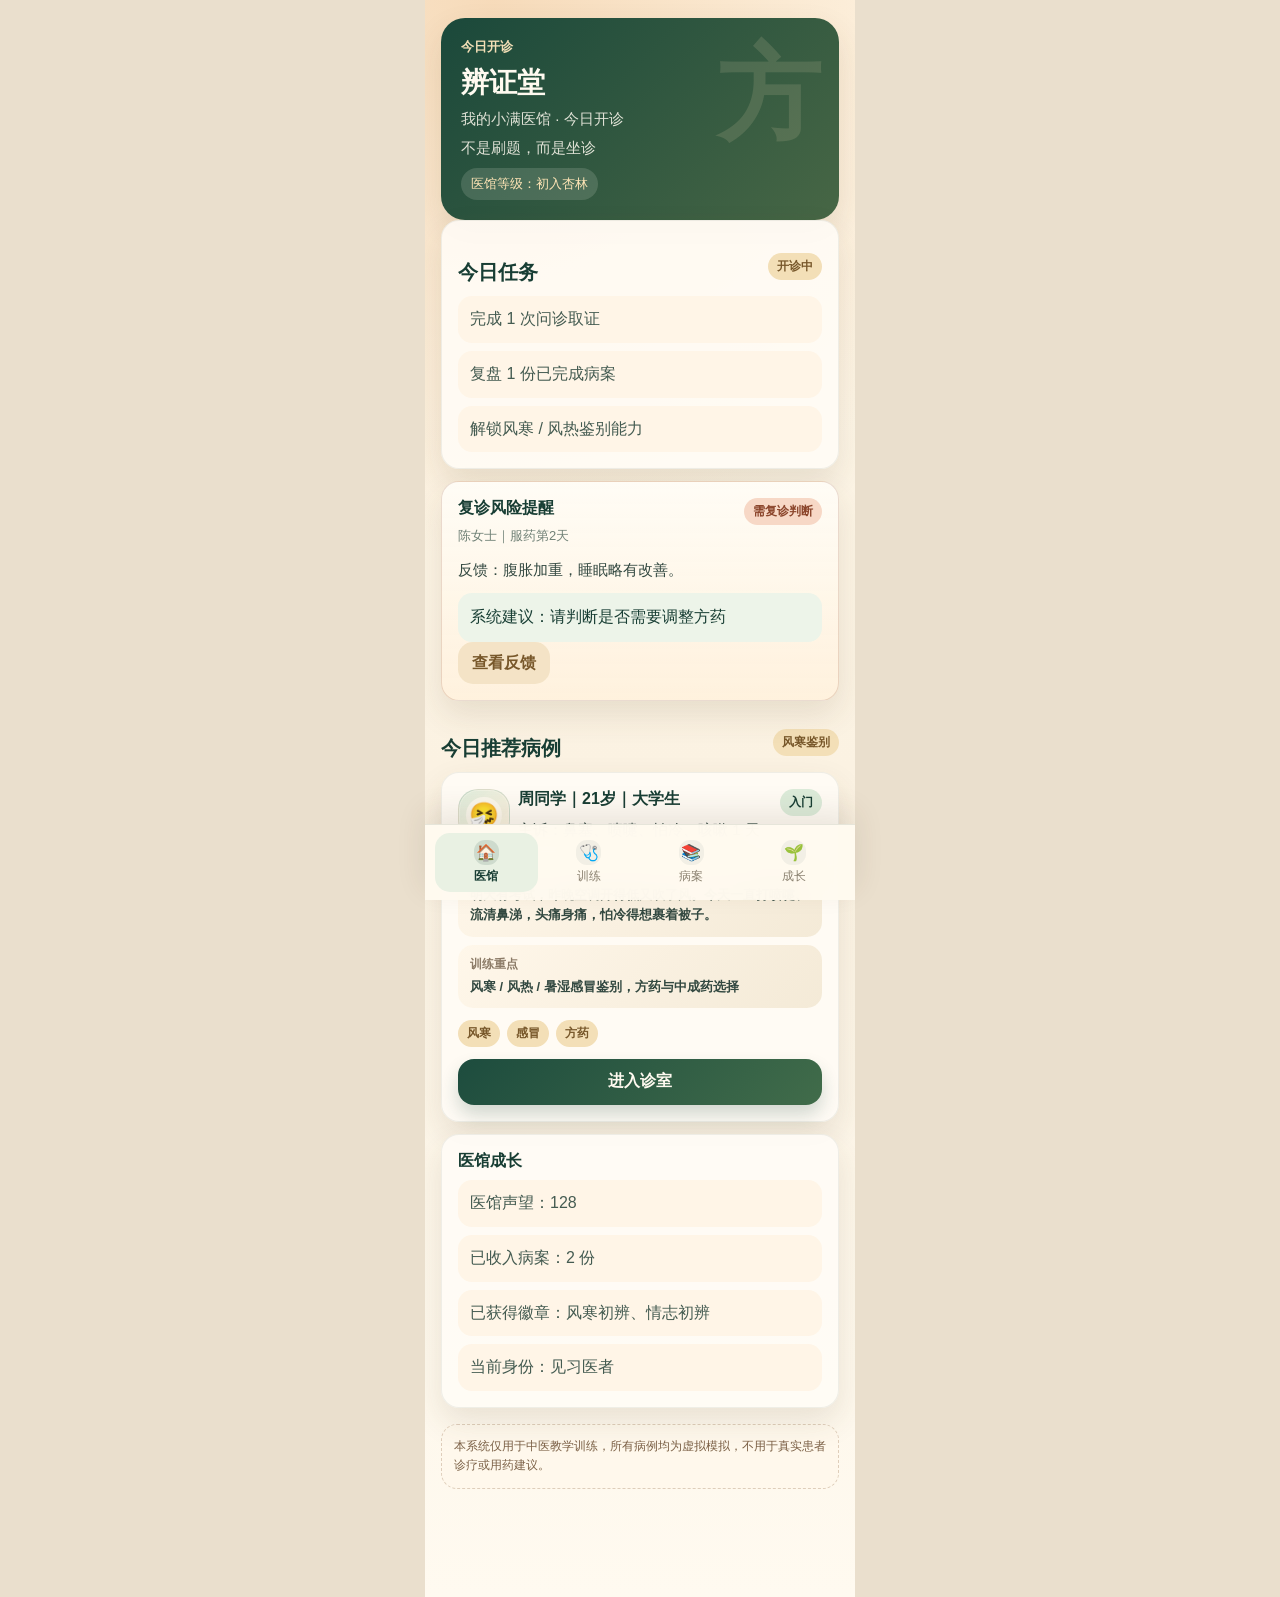
==== index.html @ e3d126d4 "Add files via upload" ====
<!DOCTYPE html>
<html lang="zh-CN">
<head>
  <meta charset="UTF-8">
  <meta name="viewport" content="width=device-width, initial-scale=1.0">
  <title>辨证堂</title>
  <link rel="stylesheet" href="styles.css">
</head>
<body>
  <main class="phone-shell" aria-label="辨证堂 H5 原型">
    <section id="app" class="app-view"></section>
    <nav id="tabBar" class="tab-bar" aria-label="底部导航"></nav>
  </main>
  <div id="toast" class="toast" role="status" aria-live="polite"></div>
  <script src="script.js"></script>
</body>
</html>
---- styles.css ----
:root {
  --paper: #fffaf0;
  --paper-deep: #f5ead8;
  --apricot: #f6d9b7;
  --apricot-soft: #fff1dc;
  --ink: #183e34;
  --ink-soft: #426457;
  --gold: #c99a48;
  --gold-soft: #f3dfb7;
  --brown: #8b633f;
  --brown-soft: #dcc3a2;
  --line: rgba(54, 77, 62, 0.12);
  --shadow: 0 14px 32px rgba(86, 66, 36, 0.12);
  --radius: 18px;
}

* {
  box-sizing: border-box;
}

body {
  margin: 0;
  min-height: 100vh;
  background: #eadfcd;
  color: #263c35;
  font-family: -apple-system, BlinkMacSystemFont, "PingFang SC", "Hiragino Sans GB", "Microsoft YaHei", sans-serif;
}

button {
  border: 0;
  font: inherit;
  cursor: pointer;
  -webkit-tap-highlight-color: transparent;
}

.phone-shell {
  position: relative;
  width: min(100vw, 430px);
  min-height: 100vh;
  margin: 0 auto;
  overflow: hidden;
  background:
    radial-gradient(circle at 16% 0%, rgba(246, 217, 183, 0.95), transparent 34%),
    linear-gradient(180deg, #fff8ea 0%, #fbf2e2 48%, #fffaf0 100%);
}

.app-view {
  min-height: 100vh;
  padding: 18px 16px 96px;
}

.page {
  animation: pageIn 360ms ease both;
}

@keyframes pageIn {
  from {
    opacity: 0;
    transform: translateY(10px);
  }
  to {
    opacity: 1;
    transform: translateY(0);
  }
}

.hero {
  position: relative;
  padding: 20px;
  border-radius: 24px;
  background:
    linear-gradient(135deg, rgba(27, 73, 59, 0.96), rgba(74, 105, 70, 0.94)),
    #183e34;
  color: #fffaf0;
  box-shadow: var(--shadow);
  overflow: hidden;
}

.hero::after {
  content: "方";
  position: absolute;
  right: 18px;
  top: 8px;
  color: rgba(243, 223, 183, 0.14);
  font-size: 104px;
  font-weight: 800;
}

.eyebrow {
  margin: 0 0 8px;
  color: #f3dfb7;
  font-size: 13px;
  font-weight: 700;
}

h1,
h2,
h3,
p {
  margin-top: 0;
}

h1 {
  position: relative;
  z-index: 1;
  margin-bottom: 8px;
  font-size: 28px;
  letter-spacing: 0;
}

h2 {
  margin: 22px 0 12px;
  color: var(--ink);
  font-size: 20px;
}

h3 {
  margin-bottom: 8px;
  color: var(--ink);
  font-size: 16px;
}

.hero-copy {
  position: relative;
  z-index: 1;
  margin-bottom: 10px;
  color: rgba(255, 250, 240, 0.86);
  font-size: 15px;
}

.scene-line {
  position: relative;
  z-index: 1;
  margin-top: 12px;
  padding: 12px;
  border: 1px solid rgba(255, 250, 240, 0.16);
  border-radius: 16px;
  background: rgba(255, 250, 240, 0.12);
  color: #fff3d8;
  font-size: 13px;
  line-height: 1.55;
}

.stage-strip {
  display: flex;
  align-items: center;
  gap: 6px;
  overflow-x: auto;
  margin-bottom: 12px;
  padding: 8px;
  border-radius: 18px;
  background: rgba(255, 252, 246, 0.72);
  box-shadow: 0 8px 18px rgba(86, 66, 36, 0.08);
  white-space: nowrap;
}

.stage-strip span {
  flex: 0 0 auto;
  padding: 6px 9px;
  border-radius: 999px;
  background: #f1eee5;
  color: #78847c;
  font-size: 12px;
  font-weight: 900;
}

.stage-strip span.done {
  background: #dcebd9;
  color: var(--ink);
}

.stage-strip span.active {
  background: #1d4c3e;
  color: #fffaf0;
}

.stage-strip b {
  flex: 0 0 auto;
  color: var(--gold);
}

.reasoning-chain {
  display: grid;
  gap: 8px;
}

.reasoning-node {
  display: grid;
  gap: 6px;
  padding: 13px 14px;
  border: 1px solid rgba(29, 76, 62, 0.12);
  border-radius: 16px;
  background: linear-gradient(135deg, #edf4e9, #fffdf7);
}

.reasoning-node.warn {
  border-color: rgba(191, 137, 54, 0.25);
  background: #fff3df;
}

.reasoning-node span {
  color: #748077;
  font-size: 12px;
  font-weight: 900;
}

.reasoning-node strong {
  color: var(--ink);
  font-size: 14px;
  line-height: 1.55;
}

.reasoning-arrow {
  color: var(--gold);
  font-size: 18px;
  font-weight: 900;
  text-align: center;
}

.level-pill,
.badge,
.tag,
.tiny-pill {
  display: inline-flex;
  align-items: center;
  gap: 5px;
  width: fit-content;
  border-radius: 999px;
  white-space: nowrap;
}

.level-pill {
  position: relative;
  z-index: 1;
  padding: 7px 10px;
  background: rgba(255, 250, 240, 0.14);
  color: #ffe5b6;
  font-size: 13px;
}

.stats-grid {
  display: grid;
  grid-template-columns: repeat(4, 1fr);
  gap: 9px;
  margin-top: 14px;
}

.stat {
  position: relative;
  z-index: 1;
  padding: 10px 6px;
  border: 1px solid rgba(255, 250, 240, 0.16);
  border-radius: 16px;
  background: rgba(255, 250, 240, 0.11);
  text-align: center;
}

.stat strong {
  display: block;
  color: #fff3d8;
  font-size: 21px;
}

.stat span {
  color: rgba(255, 250, 240, 0.78);
  font-size: 11px;
}

.section-head {
  display: flex;
  align-items: center;
  justify-content: space-between;
  gap: 12px;
}

.section-head h2 {
  margin-bottom: 10px;
}

.section-head.compact h2 {
  margin: 0;
  font-size: 18px;
}

.card {
  margin-bottom: 12px;
  padding: 16px;
  border: 1px solid rgba(54, 77, 62, 0.08);
  border-radius: var(--radius);
  background: rgba(255, 252, 246, 0.88);
  box-shadow: var(--shadow);
  animation: cardIn 420ms ease both;
}

@keyframes cardIn {
  from {
    opacity: 0;
    transform: translateY(14px) scale(0.99);
  }
  to {
    opacity: 1;
    transform: translateY(0) scale(1);
  }
}

.patient-card {
  display: grid;
  gap: 12px;
}

.patient-meta {
  display: grid;
  gap: 8px;
}

.patient-meta div {
  padding: 11px 12px;
  border-radius: 15px;
  background: linear-gradient(135deg, #fff7ea, #f4ead7);
}

.patient-meta span {
  display: block;
  margin-bottom: 4px;
  color: #8c7b67;
  font-size: 12px;
  font-weight: 700;
}

.patient-meta strong {
  display: block;
  color: #334941;
  font-size: 13px;
  line-height: 1.55;
}

.patient-top {
  display: flex;
  align-items: flex-start;
  justify-content: space-between;
  gap: 10px;
}

.name-row {
  display: flex;
  align-items: center;
  gap: 8px;
}

.avatar {
  display: grid;
  flex: 0 0 38px;
  width: 38px;
  height: 38px;
  place-items: center;
  border-radius: 14px;
  background: var(--apricot-soft);
  color: var(--brown);
  font-size: 20px;
}

.patient-visual {
  display: grid;
  flex: 0 0 auto;
  place-items: center;
  overflow: hidden;
  border: 1px solid rgba(29, 76, 62, 0.12);
  border-radius: 20px;
  background:
    linear-gradient(135deg, rgba(220, 235, 217, 0.92), rgba(255, 241, 220, 0.9)),
    var(--patient-img) center / cover no-repeat;
  box-shadow: inset 0 0 0 1px rgba(255, 250, 240, 0.35);
}

.patient-visual.small {
  width: 52px;
  height: 52px;
}

.patient-visual.large {
  width: 92px;
  height: 112px;
  border-radius: 24px;
}

.patient-visual-fallback {
  display: grid;
  width: 72%;
  height: 72%;
  place-items: center;
  border-radius: 999px;
  background: rgba(255, 250, 240, 0.72);
  color: var(--ink);
  font-size: 24px;
}

.patient-visual.large .patient-visual-fallback {
  font-size: 34px;
}

.patient-profile-card,
.patient-state-card,
.patient-result-card,
.case-card {
  display: grid;
  grid-template-columns: auto 1fr;
  align-items: center;
  gap: 14px;
}

.patient-profile-card,
.patient-state-card {
  background: linear-gradient(135deg, #fff8ec, #edf4e9);
}

.patient-profile-card h3,
.patient-state-card h3,
.patient-result-card h3 {
  margin-bottom: 6px;
}

.case-card {
  align-items: start;
}

.case-card .summary-list {
  grid-column: 1 / -1;
}

.case-card .soft-btn {
  grid-column: 1 / -1;
}

.muted {
  color: #718277;
  font-size: 13px;
}

.complaint {
  margin-bottom: 0;
  color: #334941;
  font-size: 15px;
  line-height: 1.55;
}

.tag-row {
  display: flex;
  flex-wrap: wrap;
  gap: 7px;
}

.tag,
.badge,
.tiny-pill {
  padding: 5px 9px;
  background: var(--gold-soft);
  color: #78582b;
  font-size: 12px;
  font-weight: 700;
}

.tag.soft-green {
  background: #dcebd9;
  color: var(--ink);
}

.tag.soft-rice {
  background: #fff1dc;
  color: #7b6242;
}

.badge.green {
  background: #dcebd9;
  color: var(--ink);
}

.badge.apricot {
  background: var(--apricot-soft);
  color: var(--brown);
}

.badge.warn {
  background: #f7d8c6;
  color: #8b452b;
}

.badge.medal {
  padding: 8px 10px;
  background: linear-gradient(135deg, #f4e4bd, #dcebd9);
  color: var(--ink);
  box-shadow: inset 0 0 0 1px rgba(29, 76, 62, 0.08);
}

.primary-btn,
.ghost-btn,
.soft-btn,
.tab-button {
  transition: transform 160ms ease, background 160ms ease, color 160ms ease, box-shadow 160ms ease;
}

.primary-btn:active,
.ghost-btn:active,
.soft-btn:active,
.tab-button:active,
.chip:active {
  transform: scale(0.98);
}

.primary-btn {
  width: 100%;
  min-height: 46px;
  border-radius: 16px;
  background: linear-gradient(135deg, #1d4c3e, #416c4a);
  color: #fffaf0;
  font-weight: 800;
  box-shadow: 0 10px 18px rgba(29, 76, 62, 0.2);
}

.ghost-btn,
.soft-btn {
  min-height: 42px;
  padding: 0 14px;
  border-radius: 15px;
  font-weight: 800;
}

.ghost-btn {
  border: 1px solid rgba(29, 76, 62, 0.18);
  background: rgba(255, 250, 240, 0.66);
  color: var(--ink);
}

.soft-btn {
  background: #f4e3c6;
  color: #78582b;
}

.button-row {
  display: grid;
  grid-template-columns: 1fr 1fr;
  gap: 10px;
  margin-top: 14px;
}

.soft-btn.full,
.primary-btn.full,
.ghost-btn.full {
  width: 100%;
  margin-top: 12px;
}

.diagnosis-toolbar {
  display: grid;
  grid-template-columns: 1fr 1fr;
  gap: 10px;
  margin: 14px 0 12px;
}

.case-summary {
  border-color: rgba(29, 76, 62, 0.16);
  background: linear-gradient(180deg, #fffdf7, #f4ead7);
}

.case-summary h3 {
  margin-top: 16px;
}

.flow-card {
  background: linear-gradient(135deg, #fff8ec, #edf4e9);
}

.flow-steps {
  display: flex;
  flex-wrap: nowrap;
  align-items: center;
  gap: 7px;
  overflow-x: auto;
  padding-bottom: 2px;
  color: var(--ink);
  font-size: 13px;
  font-weight: 900;
  white-space: nowrap;
  -webkit-overflow-scrolling: touch;
}

.flow-steps span {
  flex: 0 0 auto;
  padding: 6px 9px;
  border-radius: 999px;
  background: rgba(255, 250, 240, 0.74);
}

.flow-steps b {
  flex: 0 0 auto;
  color: var(--gold);
}

.medicine-pool .chip {
  display: grid;
  min-width: 76px;
  gap: 3px;
  place-items: center;
  border-radius: 14px;
}

.medicine-pool .chip small {
  color: #8a765d;
  font-size: 11px;
  font-weight: 800;
}

.medicine-pool .chip.selected small {
  color: #426457;
}

.herb-group {
  margin-top: 14px;
  padding-top: 12px;
  border-top: 1px solid rgba(29, 76, 62, 0.1);
}

.herb-group h4 {
  margin: 0 0 10px;
  color: var(--ink);
  font-size: 14px;
}

.result-card {
  background: linear-gradient(135deg, #edf4e9, #fff8ec);
}

.result-card h3 {
  margin-top: 12px;
}

.path-compare {
  display: grid;
  gap: 10px;
}

.compare-item {
  display: grid;
  gap: 7px;
  padding: 12px;
  border: 1px solid rgba(191, 137, 54, 0.22);
  border-radius: 16px;
  background: #fff8ec;
}

.compare-item.ok {
  border-color: rgba(29, 76, 62, 0.16);
  background: #edf4e9;
}

.compare-item > div {
  display: flex;
  align-items: center;
  justify-content: space-between;
  gap: 10px;
}

.compare-item span {
  color: #748077;
  font-size: 12px;
  font-weight: 900;
}

.compare-item strong {
  color: var(--ink);
  font-size: 13px;
}

.compare-item p {
  margin: 0;
  color: #5f6d64;
  font-size: 12px;
  line-height: 1.5;
}

.dosage-list {
  display: grid;
  gap: 10px;
}

.dosage-item {
  display: grid;
  gap: 8px;
  padding: 13px;
  border: 1px solid rgba(29, 76, 62, 0.1);
  border-radius: 16px;
  background: #fff8ec;
}

.dosage-item > div {
  display: flex;
  align-items: center;
  justify-content: space-between;
  gap: 10px;
}

.dosage-item strong {
  color: var(--ink);
  font-size: 16px;
}

.dosage-item span {
  padding: 5px 9px;
  border-radius: 999px;
  background: #dcebd9;
  color: var(--ink);
  font-size: 13px;
  font-weight: 900;
}

.dosage-item p {
  margin: 0;
  color: #64766b;
  font-size: 13px;
  line-height: 1.55;
}

.dosage-item.warn {
  border-color: rgba(139, 69, 43, 0.18);
  background: #fff1dc;
}

.dosage-item.warn span {
  background: #f7d8c6;
  color: #8b452b;
}

.info-grid {
  display: grid;
  grid-template-columns: 1fr 1fr;
  gap: 10px;
}

.info-cell {
  padding: 13px;
  border-radius: 16px;
  background: #fff5e7;
}

.info-cell span {
  display: block;
  margin-bottom: 4px;
  color: #8c7b67;
  font-size: 12px;
}

.info-cell strong {
  color: var(--ink);
  font-size: 14px;
}

.quote {
  margin: 12px 0;
  padding: 14px;
  border-left: 4px solid var(--gold);
  border-radius: 14px;
  background: #fff6e8;
  color: #4a4035;
  line-height: 1.7;
}

.qa-item {
  overflow: hidden;
  padding: 0;
}

.qa-question {
  display: flex;
  width: 100%;
  align-items: center;
  justify-content: space-between;
  padding: 16px;
  background: transparent;
  color: var(--ink);
  text-align: left;
  font-weight: 800;
}

.qa-answer {
  display: none;
  padding: 0 16px 16px;
  color: #596d62;
  line-height: 1.6;
}

.qa-item.open .qa-answer {
  display: block;
  animation: reveal 240ms ease both;
}

.inquiry-status h3 + .tag-row {
  margin-bottom: 14px;
}

.recommend-list {
  display: grid;
  gap: 9px;
  margin-top: 12px;
}

.recommend-item {
  display: grid;
  grid-template-columns: 1fr auto;
  align-items: center;
  gap: 10px;
  padding: 12px;
  border: 1px solid rgba(29, 76, 62, 0.08);
  border-radius: 16px;
  background: #fff8ec;
  color: var(--ink);
  font-weight: 800;
}

.recommend-item.asked {
  background: #edf4e9;
  color: #6f7f76;
}

.recommend-item .ghost-btn,
.recommend-item .soft-btn {
  min-height: 34px;
  padding: 0 12px;
  border-radius: 12px;
  font-size: 13px;
}

.inquiry-input-card {
  position: relative;
}

.inquiry-input-card .muted,
.ai-prompt-card .muted {
  margin-bottom: 12px;
  line-height: 1.55;
}

.ai-prompt-card {
  border-color: rgba(201, 154, 72, 0.16);
  background: linear-gradient(180deg, rgba(255, 252, 246, 0.95), rgba(255, 246, 232, 0.9));
}

.ai-prompt-card .section-head {
  margin-bottom: 8px;
}

.inquiry-input-row {
  display: grid;
  grid-template-columns: 1fr auto auto;
  gap: 8px;
  align-items: center;
}

.inquiry-input {
  min-width: 0;
  min-height: 44px;
  padding: 0 12px;
  border: 1px solid rgba(29, 76, 62, 0.14);
  border-radius: 15px;
  outline: none;
  background: #fffaf0;
  color: var(--ink);
  font: inherit;
}

.inquiry-input:focus {
  border-color: rgba(29, 76, 62, 0.42);
  box-shadow: 0 0 0 3px rgba(29, 76, 62, 0.08);
}

.send-btn,
.voice-btn {
  width: auto;
  min-width: 52px;
  min-height: 44px;
  padding: 0 12px;
}

.chat-records {
  display: grid;
  max-height: 380px;
  gap: 14px;
  overflow: auto;
  padding: 2px 2px 4px;
}

.chat-pair {
  display: grid;
  gap: 8px;
}

.coach-tip {
  padding: 10px 12px;
  border-left: 3px solid var(--gold);
  border-radius: 14px;
  background: #fff6e8;
  color: #5c4b37;
  font-size: 13px;
  font-weight: 800;
  line-height: 1.55;
}

.coach-tip.standalone {
  margin: 10px 0 14px;
}

.bubble-row {
  display: flex;
}

.bubble-row.student {
  justify-content: flex-end;
}

.bubble-row.patient {
  justify-content: flex-start;
}

.bubble {
  max-width: 82%;
  padding: 11px 12px;
  border-radius: 16px;
  font-size: 14px;
  line-height: 1.58;
  box-shadow: 0 8px 16px rgba(86, 66, 36, 0.08);
}

.bubble span {
  display: block;
  margin-bottom: 4px;
  font-size: 12px;
  font-weight: 900;
  opacity: 0.72;
}

.bubble em {
  display: inline-flex;
  margin-top: 7px;
  padding: 3px 7px;
  border-radius: 999px;
  background: rgba(201, 154, 72, 0.18);
  color: #78582b;
  font-size: 11px;
  font-style: normal;
  font-weight: 800;
}

.bubble.dark {
  border-bottom-right-radius: 6px;
  background: linear-gradient(135deg, #1d4c3e, #416c4a);
  color: #fffaf0;
}

.bubble.light {
  border-bottom-left-radius: 6px;
  background: #fff6e8;
  color: #364b43;
}

.empty-record {
  padding: 14px;
  border-radius: 16px;
  background: #fff6e8;
  color: #746552;
  line-height: 1.65;
}

@keyframes reveal {
  from {
    opacity: 0;
    transform: translateY(-5px);
  }
  to {
    opacity: 1;
    transform: translateY(0);
  }
}

.form-group {
  margin-bottom: 16px;
}

.form-title {
  display: flex;
  align-items: center;
  justify-content: space-between;
  margin-bottom: 9px;
  color: var(--ink);
  font-weight: 900;
}

.chip-grid {
  display: flex;
  flex-wrap: wrap;
  gap: 9px;
}

.chip {
  min-height: 38px;
  padding: 8px 12px;
  border: 1px solid rgba(29, 76, 62, 0.13);
  border-radius: 999px;
  background: #fff8ec;
  color: #5c665f;
  transition: all 160ms ease;
}

.chip.selected {
  border-color: rgba(29, 76, 62, 0.58);
  background: #dcebd9;
  color: var(--ink);
  box-shadow: inset 0 0 0 1px rgba(29, 76, 62, 0.12);
  font-weight: 800;
}

.medicine-list {
  display: grid;
  grid-template-columns: repeat(3, 1fr);
  gap: 9px;
  margin: 12px 0;
}

.medicine {
  padding: 10px 6px;
  border-radius: 14px;
  background: #fff5e7;
  color: var(--brown);
  text-align: center;
  font-size: 13px;
  font-weight: 800;
}

.assessment-hero {
  display: flex;
  align-items: center;
  justify-content: space-between;
  gap: 16px;
  background: linear-gradient(135deg, #fffdf7, #eaf3e5);
}

.assessment-hero h2 {
  margin: 10px 0 0;
}

.assessment-hero > strong {
  display: flex;
  align-items: baseline;
  color: var(--ink);
  font-size: 52px;
  line-height: 1;
}

.assessment-hero > strong span {
  margin-left: 3px;
  color: var(--gold);
  font-size: 16px;
}

.score-list {
  display: grid;
  gap: 14px;
}

.score-row {
  display: grid;
  gap: 8px;
}

.score-row > div:first-child {
  display: flex;
  align-items: center;
  justify-content: space-between;
  color: #596d62;
  font-size: 14px;
}

.score-row strong {
  color: var(--ink);
  font-size: 18px;
}

.timeline {
  position: relative;
  display: grid;
  gap: 12px;
}

.timeline-item {
  position: relative;
  padding-left: 26px;
}

.timeline-item::before {
  content: "";
  position: absolute;
  left: 7px;
  top: 8px;
  width: 9px;
  height: 9px;
  border-radius: 50%;
  background: var(--gold);
  box-shadow: 0 0 0 5px rgba(201, 154, 72, 0.18);
}

.timeline-item::after {
  content: "";
  position: absolute;
  left: 11px;
  top: 24px;
  bottom: -18px;
  width: 1px;
  background: rgba(201, 154, 72, 0.32);
}

.timeline-item:last-child::after {
  display: none;
}

.feedback-list {
  margin: 10px 0 12px;
  padding-left: 18px;
  color: #42594f;
  line-height: 1.65;
}

.system-tip {
  padding: 12px;
  border-radius: 14px;
  background: #edf4e9;
  color: var(--ink);
  line-height: 1.55;
}

.risk-card {
  border-color: rgba(139, 69, 43, 0.18);
  background: linear-gradient(180deg, rgba(255, 252, 246, 0.96), rgba(255, 241, 220, 0.9));
}

.risk-card .system-tip,
.simulation-card {
  margin-top: 12px;
}

.consult-opinion {
  display: none;
}

.consult-opinion.show {
  display: block;
  animation: cardIn 360ms ease both;
}

.expert-card.selected-expert {
  border-color: rgba(29, 76, 62, 0.28);
  background: linear-gradient(180deg, #fffdf7, #eef5ea);
}

.summary-list {
  display: grid;
  gap: 8px;
  margin: 0;
}

.summary-list div {
  padding: 11px 12px;
  border-radius: 14px;
  background: #fff5e7;
  color: #445b51;
  line-height: 1.55;
}

.growth-grid {
  display: grid;
  grid-template-columns: 1fr 1fr;
  gap: 10px;
}

.growth-card {
  padding: 15px;
  border-radius: 18px;
  background: #fff7ea;
}

.growth-card strong {
  display: block;
  color: var(--ink);
  font-size: 20px;
}

.growth-profile h2 {
  margin-top: 8px;
  margin-bottom: 0;
  font-size: 24px;
}

.badge-row {
  display: flex;
  flex-wrap: wrap;
  gap: 8px;
}

.bar {
  height: 8px;
  margin-top: 9px;
  overflow: hidden;
  border-radius: 999px;
  background: #eadcc8;
}

.bar span {
  display: block;
  height: 100%;
  border-radius: inherit;
  background: linear-gradient(90deg, var(--gold), #537a4f);
}

.notice {
  margin-top: 16px;
  padding: 12px;
  border: 1px dashed rgba(139, 99, 63, 0.28);
  border-radius: 16px;
  background: rgba(255, 248, 236, 0.86);
  color: #7c6046;
  font-size: 12px;
  line-height: 1.6;
}

.tab-bar {
  position: fixed;
  right: 0;
  bottom: 0;
  left: 0;
  display: grid;
  grid-template-columns: repeat(4, 1fr);
  width: min(100vw, 430px);
  margin: 0 auto;
  padding: 8px 10px max(8px, env(safe-area-inset-bottom));
  border-top: 1px solid rgba(54, 77, 62, 0.12);
  background: rgba(255, 250, 240, 0.96);
  backdrop-filter: blur(16px);
  box-shadow: 0 -12px 30px rgba(73, 56, 34, 0.11);
}

.tab-button {
  display: grid;
  min-width: 0;
  gap: 3px;
  place-items: center;
  padding: 7px 2px;
  border-radius: 15px;
  background: transparent;
  color: #8a806f;
  font-size: 12px;
}

.tab-button .icon {
  display: grid;
  width: 25px;
  height: 25px;
  place-items: center;
  border-radius: 11px;
  background: rgba(29, 76, 62, 0.06);
  font-size: 16px;
  line-height: 1;
}

.tab-button.active {
  background: #e9f1e3;
  color: var(--ink);
  font-weight: 900;
}

.tab-button.active .icon {
  background: rgba(29, 76, 62, 0.13);
}

.toast {
  position: fixed;
  left: 50%;
  bottom: 86px;
  z-index: 10;
  width: max-content;
  max-width: calc(100vw - 44px);
  padding: 12px 16px;
  border-radius: 999px;
  background: rgba(24, 62, 52, 0.94);
  color: #fffaf0;
  box-shadow: var(--shadow);
  opacity: 0;
  transform: translate(-50%, 12px);
  pointer-events: none;
  transition: all 220ms ease;
}

.toast.show {
  opacity: 1;
  transform: translate(-50%, 0);
}

@media (max-width: 360px) {
  .stats-grid,
  .medicine-list {
    grid-template-columns: repeat(2, 1fr);
  }

  .button-row,
  .info-grid,
  .growth-grid,
  .inquiry-input-row {
    grid-template-columns: 1fr;
  }

  .send-btn,
  .voice-btn {
    width: 100%;
  }
}
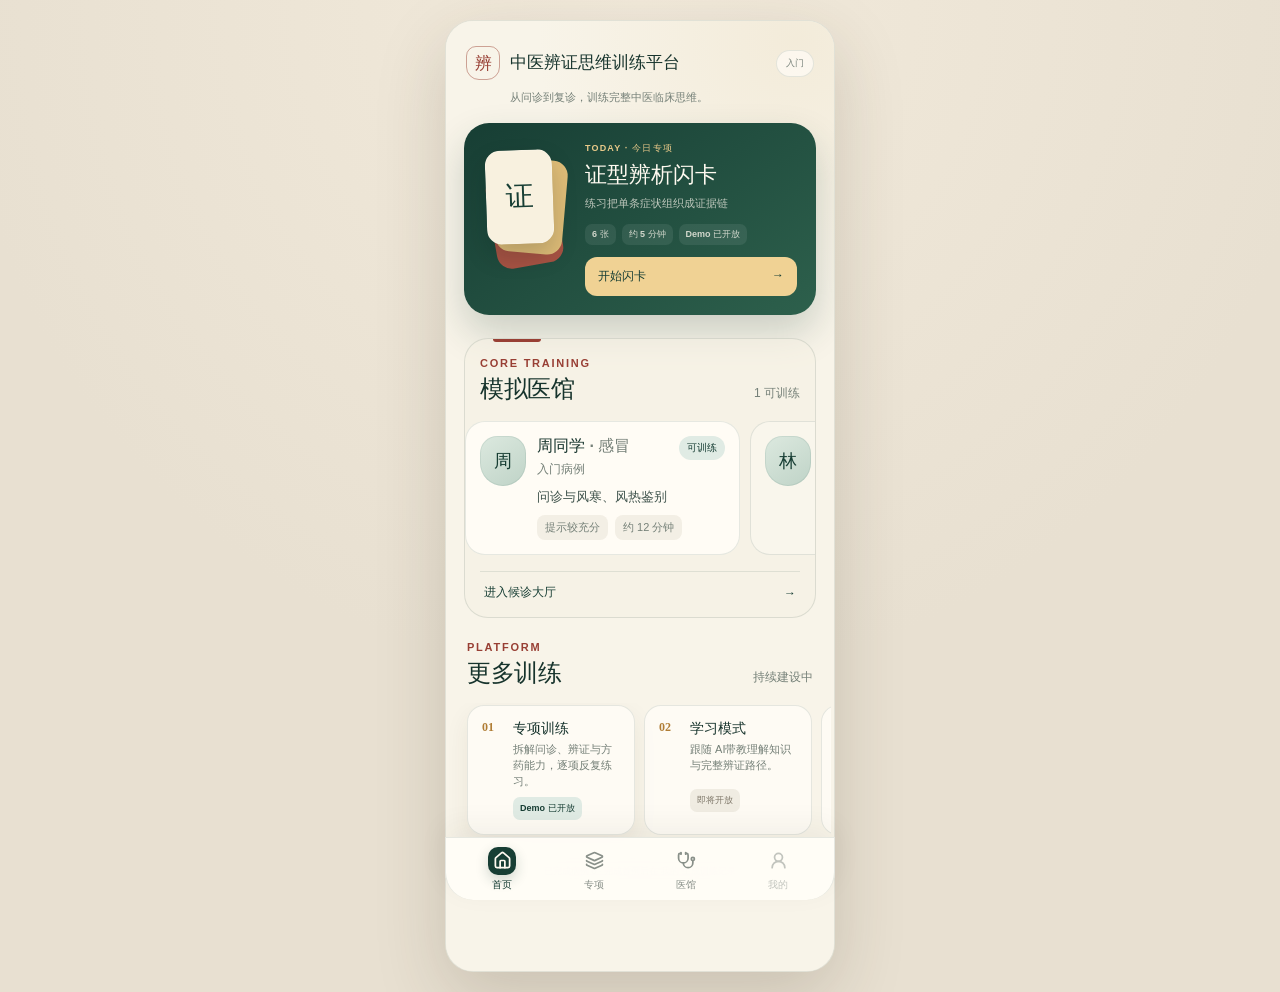
==== commit 48d8865e: "Add files via upload" ====
--- a/index.html
+++ b/index.html
@@ -1,17 +1,15 @@
-<!DOCTYPE html>
+<!doctype html>
 <html lang="zh-CN">
-<head>
-  <meta charset="UTF-8">
-  <meta name="viewport" content="width=device-width, initial-scale=1.0">
-  <title>辨证堂</title>
-  <link rel="stylesheet" href="styles.css">
-</head>
-<body>
-  <main class="phone-shell" aria-label="辨证堂 H5 原型">
-    <section id="app" class="app-view"></section>
-    <nav id="tabBar" class="tab-bar" aria-label="底部导航"></nav>
-  </main>
-  <div id="toast" class="toast" role="status" aria-live="polite"></div>
-  <script src="script.js"></script>
-</body>
+  <head>
+    <meta charset="UTF-8" />
+    <meta name="viewport" content="width=device-width, initial-scale=1.0, viewport-fit=cover" />
+    <meta name="theme-color" content="#173e34" />
+    <meta name="description" content="从问诊到复诊，训练完整中医临床思维。" />
+    <title>中医辨证思维训练平台</title>
+    <script type="module" crossorigin src="./assets/index-BXiXXFV7.js"></script>
+    <link rel="stylesheet" crossorigin href="./assets/index-M__jpDPZ.css">
+  </head>
+  <body>
+    <div id="app"></div>
+  </body>
 </html>
--- a/assets/index-M__jpDPZ.css
+++ b/assets/index-M__jpDPZ.css
@@ -0,0 +1 @@
+.bottom-nav[data-v-b83ec8d2]{position:fixed;z-index:20;right:0;bottom:0;left:0;display:grid;grid-template-columns:repeat(4,1fr);padding:7px 10px calc(7px + env(safe-area-inset-bottom));border-top:1px solid var(--color-line);background:#fffdf7f0;box-shadow:0 -10px 30px #322b1e0f;-webkit-backdrop-filter:blur(18px);backdrop-filter:blur(18px)}a[data-v-b83ec8d2],button[data-v-b83ec8d2]{display:grid;min-height:48px;place-items:center;align-content:center;gap:3px;border-radius:13px;background:transparent;color:#899089;text-decoration:none}a span[data-v-b83ec8d2],button span[data-v-b83ec8d2]{display:grid;width:28px;height:28px;place-items:center;border-radius:10px}a strong[data-v-b83ec8d2],button strong[data-v-b83ec8d2]{font-size:10px;font-weight:800}a.active[data-v-b83ec8d2]{color:var(--color-primary)}a.active span[data-v-b83ec8d2]{background:var(--color-primary);color:#fffaf0;box-shadow:0 5px 13px #173e3433}button[data-v-b83ec8d2]:disabled{opacity:.52;cursor:not-allowed}@media(min-width:431px){.bottom-nav[data-v-b83ec8d2]{right:auto;left:50%;width:390px;transform:translate(-50%);border-right:1px solid var(--color-line);border-left:1px solid var(--color-line);border-radius:0 0 28px 28px}}.section-heading[data-v-182c6b09]{display:flex;align-items:flex-end;justify-content:space-between;gap:16px;margin-bottom:14px}p[data-v-182c6b09]{margin:0 0 4px;color:var(--color-vermilion);font-size:11px;font-weight:800;letter-spacing:.16em;text-transform:uppercase}h2[data-v-182c6b09]{margin:0;color:var(--color-ink);font-family:var(--font-serif);font-size:24px;letter-spacing:-.02em}span[data-v-182c6b09]{padding-bottom:3px;color:var(--color-muted);font-size:12px}.case-card[data-v-2e3449b3]{display:grid;grid-template-columns:54px 1fr;gap:14px;padding:17px;border:1px solid var(--color-line);border-radius:var(--radius-lg);background:#fffdf7eb;box-shadow:var(--shadow-sm)}.case-card+.case-card[data-v-2e3449b3]:not(.compact){margin-top:11px}.case-avatar[data-v-2e3449b3]{display:grid;width:54px;height:58px;place-items:center;border-radius:18px 18px 24px 24px;background:linear-gradient(145deg,#dce9df,#bfd3c7);color:var(--color-primary);font-family:var(--font-serif);font-size:22px;font-weight:800;box-shadow:inset 0 0 0 1px #173e3414}.case-avatar.master[data-v-2e3449b3]{background:linear-gradient(145deg,#f1dfbd,#d9b974);color:#694b1d}.case-topline[data-v-2e3449b3]{display:flex;justify-content:space-between;gap:8px}h3[data-v-2e3449b3]{margin:0 0 4px;color:var(--color-ink);font-size:16px}h3 span[data-v-2e3449b3]{color:var(--color-muted);font-weight:600}.case-topline p[data-v-2e3449b3]{margin:0;color:var(--color-muted);font-size:12px}.status[data-v-2e3449b3]{flex:0 0 auto;align-self:flex-start;padding:5px 8px;border-radius:99px;background:var(--color-primary-soft);color:var(--color-primary);font-size:10px;font-weight:800}.status.preparing[data-v-2e3449b3]{background:#f4ead6;color:#8b6427}.focus[data-v-2e3449b3]{margin:12px 0 10px;color:var(--color-text);font-size:13px;line-height:1.55}.case-meta[data-v-2e3449b3]{display:flex;flex-wrap:wrap;gap:7px}.case-meta span[data-v-2e3449b3]{padding:5px 8px;border-radius:8px;background:var(--color-surface-muted);color:var(--color-muted);font-size:11px}button[data-v-2e3449b3]{display:flex;width:100%;align-items:center;justify-content:space-between;margin-top:12px;padding:0;background:transparent;color:var(--color-primary);font-weight:800;text-align:left}button[data-v-2e3449b3]:disabled{color:#9a978d;cursor:not-allowed}.unavailable[data-v-2e3449b3]{background:#faf7eec2}.compact[data-v-2e3449b3]{box-shadow:none}.compact button[data-v-2e3449b3]{display:none}.compact .case-avatar[data-v-2e3449b3]{width:46px;height:50px;font-size:18px}.compact[data-v-2e3449b3]{grid-template-columns:46px 1fr;gap:11px;padding:14px}.compact .focus[data-v-2e3449b3]{margin:9px 0 8px}.flash-banner[data-v-fa21503d]{position:relative;display:grid;grid-template-columns:86px 1fr;gap:16px;overflow:hidden;margin:17px 0 23px;padding:19px;border-radius:25px;background:linear-gradient(145deg,#173e34,#2d604c);color:#fffaf0;box-shadow:0 18px 38px #173e3433}.card-stack[data-v-fa21503d]{position:relative;min-height:154px}.card-stack i[data-v-fa21503d],.card-stack strong[data-v-fa21503d]{position:absolute;display:grid;width:67px;height:94px;place-items:center;border-radius:15px}.card-stack i[data-v-fa21503d]:first-child{top:30px;left:8px;background:#a75243;transform:rotate(-10deg)}.card-stack i[data-v-fa21503d]:nth-child(2){top:17px;left:15px;background:#e0bd78;transform:rotate(5deg)}.card-stack strong[data-v-fa21503d]{top:8px;left:3px;border:1px solid rgba(255,255,255,.16);background:#f8f1df;color:var(--color-primary);font-family:var(--font-serif);font-size:28px;box-shadow:0 12px 24px #081e1733;transform:rotate(-2deg)}.copy[data-v-fa21503d]{position:relative}p[data-v-fa21503d]{margin:0 0 5px;color:#e8c989;font-size:9px;font-weight:900;letter-spacing:.13em}h2[data-v-fa21503d]{margin:0 0 5px;font-family:var(--font-serif);font-size:22px}.copy>span[data-v-fa21503d]{display:block;color:#fffaf0b3;font-size:11px;line-height:1.5}.copy div[data-v-fa21503d]{display:flex;flex-wrap:wrap;gap:6px;margin:12px 0}b[data-v-fa21503d]{padding:4px 7px;border-radius:7px;background:#ffffff14;color:#fffaf0c7;font-size:9px}button[data-v-fa21503d]{display:flex;width:100%;justify-content:space-between;padding:11px 13px;border-radius:12px;background:#f0d294;color:var(--color-primary);font-size:12px;font-weight:900}em[data-v-fa21503d]{font-style:normal}@media(max-width:370px){.flash-banner[data-v-fa21503d]{grid-template-columns:72px 1fr;gap:11px;padding:16px}.card-stack i[data-v-fa21503d],.card-stack strong[data-v-fa21503d]{width:58px;height:84px}h2[data-v-fa21503d]{font-size:20px}}.module-list[data-v-d967ee0c]{display:flex;gap:9px;overflow-x:auto;margin:0 -18px;padding:2px 18px 8px;scrollbar-width:none}.module-list[data-v-d967ee0c]::-webkit-scrollbar{display:none}.module-row[data-v-d967ee0c]{display:grid;flex:0 0 168px;grid-template-columns:24px 1fr;align-items:start;gap:7px;min-height:112px;padding:14px;border:1px solid var(--color-line);border-radius:17px;background:#fffdf7c2;font:inherit;text-align:left}.module-row[data-v-d967ee0c]:not(:disabled){cursor:pointer;box-shadow:var(--shadow-sm)}.module-row[data-v-d967ee0c]:disabled{cursor:default}.index[data-v-d967ee0c]{color:var(--color-gold);font-family:var(--font-serif);font-size:12px;font-weight:800}h3[data-v-d967ee0c]{margin:0 0 4px;color:var(--color-ink);font-size:14px}p[data-v-d967ee0c]{margin:0;color:var(--color-muted);font-size:11px;line-height:1.45}.module-status[data-v-d967ee0c]{grid-column:2;justify-self:start;padding:5px 7px;border-radius:7px;background:#f0ece2;color:#7f786a;font-size:9px;font-weight:800;white-space:nowrap}.module-status.available[data-v-d967ee0c]{background:var(--color-primary-soft);color:var(--color-primary)}.module-status.linked[data-v-d967ee0c]{background:#f3e8d1;color:#876126}.identity-block[data-v-6870b50d]{position:relative;padding:5px 2px 0}.brand-line[data-v-6870b50d]{display:grid;grid-template-columns:34px 1fr auto;align-items:center;gap:10px}.brand-line strong[data-v-6870b50d]{color:var(--color-ink);font-family:var(--font-serif);font-size:17px;line-height:1.35}.seal[data-v-6870b50d]{display:grid;width:34px;height:34px;place-items:center;border:1px solid rgba(151,61,46,.45);border-radius:10px 10px 13px 13px;color:var(--color-vermilion);font-family:var(--font-serif);font-size:17px;font-weight:800}.stage-pill[data-v-6870b50d]{padding:6px 9px;border:1px solid var(--color-line);border-radius:99px;background:#fffdf7b3;color:var(--color-muted);font-size:9px;font-weight:800}.subtitle[data-v-6870b50d]{margin:9px 0 0 44px;color:var(--color-muted);font-size:11px;line-height:1.55}.section[data-v-6870b50d]{margin-top:23px}.clinic-section[data-v-6870b50d]{position:relative;padding:18px 15px 14px;border:1px solid rgba(23,62,52,.12);border-radius:24px;background:#f6f1e49e}.clinic-section[data-v-6870b50d]:before{position:absolute;top:0;left:28px;width:48px;height:3px;border-radius:0 0 4px 4px;background:var(--color-vermilion);content:""}.case-rail[data-v-6870b50d]{display:flex;gap:10px;overflow-x:auto;margin:0 -15px;padding:2px 15px 8px;scrollbar-width:none;scroll-snap-type:x proximity}.case-rail[data-v-6870b50d]::-webkit-scrollbar{display:none}.case-rail[data-v-6870b50d] .case-card{flex:0 0 275px;scroll-snap-align:start}.clinic-link[data-v-6870b50d]{display:flex;width:100%;align-items:center;justify-content:space-between;margin-top:8px;padding:12px 4px 2px;border-top:1px solid var(--color-line);background:transparent;color:var(--color-primary);font-size:12px;font-weight:900}.capability-section[data-v-6870b50d]{padding:0 3px}.page-note[data-v-6870b50d]{margin:22px 10px 0;color:#939188;font-size:9px;line-height:1.5;text-align:center}.clinic-header[data-v-d3686a9b]{display:grid;grid-template-columns:40px 1fr auto;align-items:center;gap:12px;padding:8px 0 18px;border-bottom:1px solid var(--color-line)}.clinic-header button[data-v-d3686a9b]{display:grid;width:38px;height:38px;place-items:center;border:1px solid var(--color-line);border-radius:13px;background:var(--color-surface);color:var(--color-primary);font-size:17px}.clinic-header p[data-v-d3686a9b]{margin:0 0 3px;color:var(--color-vermilion);font-size:10px;font-weight:900;letter-spacing:.12em}.clinic-header h1[data-v-d3686a9b]{margin:0;color:var(--color-ink);font-family:var(--font-serif);font-size:25px}.clinic-header>span[data-v-d3686a9b]{color:var(--color-muted);font-size:11px}.notice-card[data-v-d3686a9b]{display:flex;gap:12px;margin:20px 0;padding:15px;border:1px solid rgba(176,125,53,.18);border-radius:18px;background:#faf0dc}.notice-card>span[data-v-d3686a9b]{flex:0 0 auto;align-self:flex-start;padding:5px 7px;border-radius:7px;background:#ecd5a6;color:#715020;font-size:9px;font-weight:900}.notice-card strong[data-v-d3686a9b]{color:var(--color-ink);font-size:13px}.notice-card p[data-v-d3686a9b]{margin:5px 0 0;color:var(--color-muted);font-size:11px;line-height:1.55}.case-list[data-v-d3686a9b]{display:grid;gap:11px}.case-list[data-v-d3686a9b] .case-card+.case-card{margin-top:0}.disclaimer[data-v-d3686a9b]{margin:24px 10px 0;color:#969188;font-size:9px;line-height:1.5;text-align:center}.flash-page[data-v-6d4a0a40]{padding-top:calc(24px + env(safe-area-inset-top))}header p[data-v-6d4a0a40]{margin:0 0 8px;color:var(--color-vermilion);font-size:10px;font-weight:900;letter-spacing:.14em}header h1[data-v-6d4a0a40]{margin:0 0 8px;color:var(--color-ink);font-family:var(--font-serif);font-size:29px}header>span[data-v-6d4a0a40]{color:var(--color-muted);font-size:12px;line-height:1.6}.progress[data-v-6d4a0a40]{height:4px;margin:24px 0 7px;overflow:hidden;border-radius:99px;background:#e7e1d3}.progress i[data-v-6d4a0a40]{display:block;height:100%;border-radius:inherit;background:var(--color-vermilion);transition:width .25s ease}.count[data-v-6d4a0a40]{margin:0 0 13px;color:var(--color-muted);font-size:10px;text-align:right}.flashcard[data-v-6d4a0a40]{display:block;width:100%;height:330px;padding:0;border-radius:28px;background:transparent;color:#fffaf0;text-align:left;perspective:1100px}.card-inner[data-v-6d4a0a40]{position:relative;display:block;width:100%;height:100%;transform-style:preserve-3d;transition:transform .68s cubic-bezier(.2,.72,.18,1)}.flashcard.revealed .card-inner[data-v-6d4a0a40]{transform:rotateY(180deg)}.flashcard.changing .card-inner[data-v-6d4a0a40]{transition:none}.card-face[data-v-6d4a0a40]{position:absolute;inset:0;display:flex;flex-direction:column;align-items:flex-start;justify-content:space-between;padding:25px;border-radius:28px;box-shadow:0 22px 45px #173e3438;backface-visibility:hidden;-webkit-backface-visibility:hidden}.card-front[data-v-6d4a0a40]{background:linear-gradient(150deg,#173e34,#2b5b49)}.card-back[data-v-6d4a0a40]{background:linear-gradient(150deg,#884136,#ad624f);transform:rotateY(180deg)}.flashcard:active .card-inner[data-v-6d4a0a40]{scale:.985}.cue[data-v-6d4a0a40]{padding:7px 10px;border:1px solid rgba(255,255,255,.16);border-radius:99px;color:#f1d49a;font-size:10px;font-weight:900}strong[data-v-6d4a0a40]{font-family:var(--font-serif);font-size:24px;line-height:1.65}small[data-v-6d4a0a40]{color:#fffaf0ad;font-size:11px}.tip[data-v-6d4a0a40]{margin:18px 0;padding:15px;border:1px solid var(--color-line);border-radius:18px;background:#fffdf7b8}.tip b[data-v-6d4a0a40]{color:var(--color-gold);font-size:11px}.tip p[data-v-6d4a0a40]{margin:6px 0 0;color:var(--color-muted);font-size:11px;line-height:1.6}.next[data-v-6d4a0a40]{display:flex;width:100%;justify-content:space-between;padding:14px 17px;border-radius:15px;background:var(--color-primary);color:#fffaf0;font-weight:900}@media(prefers-reduced-motion:reduce){.card-inner[data-v-6d4a0a40]{transition:none}}.training-page[data-v-4a0a86d5]{padding-bottom:120px}.hero[data-v-4a0a86d5]{padding:18px 18px 16px;border:1px solid rgba(45,96,76,.08);border-radius:26px;background:linear-gradient(145deg,#fffdf7,#efe8d8);box-shadow:var(--shadow-sm)}.hero p[data-v-4a0a86d5],.section-title small[data-v-4a0a86d5]{margin:0;color:var(--color-vermilion);font-size:10px;font-weight:900;letter-spacing:.13em}.hero h1[data-v-4a0a86d5]{margin:8px 0 7px;color:var(--color-ink);font-family:var(--font-serif);font-size:30px;line-height:1.15}.hero span[data-v-4a0a86d5]{color:var(--color-muted);font-size:12px;line-height:1.6}.reasoning-chain[data-v-4a0a86d5]{display:flex;flex-wrap:wrap;align-items:center;gap:5px;margin-top:13px;color:#2d604cb8}.reasoning-chain em[data-v-4a0a86d5]{padding:4px 7px;border:1px solid rgba(45,96,76,.1);border-radius:999px;background:#fffdf894;font-size:10px;font-style:normal;line-height:1}.reasoning-chain i[data-v-4a0a86d5]{color:#ae81328f;font-size:10px;font-style:normal}.section[data-v-4a0a86d5]{margin-top:22px}.section-title[data-v-4a0a86d5]{display:grid;grid-template-columns:auto 1fr;gap:10px;align-items:end;margin-bottom:11px}.section-title h2[data-v-4a0a86d5]{margin:3px 0 0;color:var(--color-ink);font-size:18px;font-weight:800;line-height:1.2}.section-title>span[data-v-4a0a86d5]{justify-self:end;max-width:210px;color:var(--color-muted);font-size:11px;font-weight:500;line-height:1.45;text-align:right}.disease-list[data-v-4a0a86d5]{display:grid;gap:10px}.disease-list button[data-v-4a0a86d5]{position:relative;display:grid;grid-template-columns:auto 1fr;gap:5px 10px;width:100%;padding:15px 15px 14px;border:1px solid var(--color-line);border-radius:20px;background:var(--color-surface);text-align:left;box-shadow:var(--shadow-sm);transition:transform .12s ease,box-shadow .12s ease,border-color .12s ease,background .12s ease}.disease-list button[data-v-4a0a86d5]:enabled:active{transform:scale(.99)}.disease-list button[data-v-4a0a86d5]:enabled:hover{border-color:#2d604c47;box-shadow:0 10px 24px #18302614}.disease-list .featured[data-v-4a0a86d5]{border-color:#2d604c3d;background:linear-gradient(180deg,#fffdf8,#fbf7ee)}.disease-list .featured[data-v-4a0a86d5]:before{content:"";position:absolute;top:0;right:18px;left:18px;height:3px;border-radius:0 0 999px 999px;background:#2d604cb8}.disease-icon[data-v-4a0a86d5]{grid-row:1/4;display:grid;place-items:center;width:34px;height:34px;border-radius:13px;background:var(--color-primary-soft);color:var(--color-primary)}.disease-icon svg[data-v-4a0a86d5],.ability-grid svg[data-v-4a0a86d5]{width:18px;height:18px;fill:none;stroke:currentColor;stroke-width:1.8;stroke-linecap:round;stroke-linejoin:round}.disease-list strong[data-v-4a0a86d5]{color:var(--color-ink);font-family:var(--font-serif);font-size:22px;line-height:1.15}.disease-list span[data-v-4a0a86d5]{color:var(--color-muted);font-size:12px;line-height:1.55}.disease-list small[data-v-4a0a86d5]{color:var(--color-primary);font-size:11px;font-weight:900}.disease-list b[data-v-4a0a86d5]{grid-column:2;color:var(--color-muted);font-size:10px;font-weight:700;line-height:1.45}.status-row[data-v-4a0a86d5]{grid-column:2;display:flex;flex-wrap:wrap;gap:6px;margin-top:3px}.disease-list em[data-v-4a0a86d5]{justify-self:start;padding:5px 8px;border-radius:999px;background:var(--color-primary-soft);color:var(--color-primary);font-size:9px;font-style:normal;font-weight:900}.disease-list .unavailable[data-v-4a0a86d5]{grid-template-columns:1fr;padding:13px 15px;border-color:#77847b24;background:#fffdf885;box-shadow:none;opacity:.68}.disease-list .unavailable .disease-icon[data-v-4a0a86d5],.disease-list .unavailable small[data-v-4a0a86d5],.disease-list .unavailable b[data-v-4a0a86d5]{display:none}.disease-list .unavailable strong[data-v-4a0a86d5]{color:#77847b;font-size:19px}.disease-list .unavailable span[data-v-4a0a86d5]{color:#9aa39d}.disease-list .unavailable .status-row[data-v-4a0a86d5]{grid-column:1}.ability-grid[data-v-4a0a86d5]{display:grid;grid-template-columns:repeat(2,1fr);gap:9px;margin-top:10px}.ability-grid button[data-v-4a0a86d5]{display:grid;grid-template-columns:auto 1fr;gap:4px 8px;min-height:94px;padding:12px;border:1px solid rgba(45,96,76,.08);border-radius:17px;background:#f5f1e8b8;text-align:left;transition:transform .12s ease,border-color .12s ease,background .12s ease}.ability-grid button[data-v-4a0a86d5]:active{transform:scale(.99)}.ability-grid button[data-v-4a0a86d5]:hover{border-color:#2d604c2e;background:#fffdf8}.ability-grid svg[data-v-4a0a86d5]{grid-row:1/3;color:#2d604cad}.ability-grid b[data-v-4a0a86d5]{color:var(--color-ink);font-size:13px;font-weight:800;line-height:1.2}.ability-grid span[data-v-4a0a86d5]{color:var(--color-primary);font-size:10px;font-weight:800;line-height:1.3}.ability-grid em[data-v-4a0a86d5]{grid-column:1/3;color:var(--color-muted);font-size:10px;font-style:normal;line-height:1.45}.disease-page[data-v-6f0c98ab]{padding-bottom:112px}.back[data-v-6f0c98ab]{margin-bottom:12px;color:var(--color-primary);font-size:12px;font-weight:900;background:transparent}.hero[data-v-6f0c98ab]{padding:18px;border-radius:24px;background:linear-gradient(145deg,#173e34,#2d604c);color:#fffaf0}.hero p[data-v-6f0c98ab]{margin:0 0 7px;color:#e8c989;font-size:10px;font-weight:900;letter-spacing:.13em}.hero h1[data-v-6f0c98ab]{margin:0 0 7px;font-family:var(--font-serif);font-size:26px}.hero span[data-v-6f0c98ab]{display:block;color:#fffaf0c2;font-size:11px;line-height:1.6}.hero b[data-v-6f0c98ab]{display:inline-block;margin-top:13px;padding:6px 9px;border-radius:999px;background:#ffffff1a;font-size:10px}.growth-card[data-v-6f0c98ab]{display:grid;gap:10px;margin-top:16px;padding:16px;border:1px solid var(--color-line);border-radius:21px;background:var(--color-primary-soft);box-shadow:var(--shadow-sm)}.growth-card small[data-v-6f0c98ab]{color:var(--color-vermilion);font-size:10px;font-weight:900}.growth-card strong[data-v-6f0c98ab]{color:var(--color-ink);font-family:var(--font-serif);font-size:22px}.growth-card span[data-v-6f0c98ab]{color:var(--color-muted);font-size:11px;line-height:1.55}.growth-track[data-v-6f0c98ab]{display:grid;grid-template-columns:repeat(5,1fr);gap:6px}.growth-track article[data-v-6f0c98ab]{display:grid;gap:3px;min-width:0;padding:8px 5px;border:1px solid rgba(23,62,52,.12);border-radius:14px;background:#fffdf8b8;text-align:center}.growth-track article.current[data-v-6f0c98ab]{border-color:#d2ad67;background:#fff7df}.growth-track article.locked[data-v-6f0c98ab]{opacity:.62}.growth-track b[data-v-6f0c98ab]{color:var(--color-gold);font-size:10px}.growth-track span[data-v-6f0c98ab]{overflow:hidden;color:var(--color-ink);font-size:11px;font-weight:900;text-overflow:ellipsis;white-space:nowrap}.growth-track em[data-v-6f0c98ab]{color:var(--color-muted);font-size:10px;font-style:normal}.entry-list[data-v-6f0c98ab]{display:grid;gap:11px;margin-top:18px}.entry-list button[data-v-6f0c98ab]{display:grid;gap:7px;padding:17px;border:1px solid var(--color-line);border-radius:21px;background:var(--color-surface);text-align:left;box-shadow:var(--shadow-sm)}.entry-list button.recommended[data-v-6f0c98ab]{border-color:#d2ad67;background:linear-gradient(145deg,#fffdf8,#fff8e7)}.entry-list button.review[data-v-6f0c98ab]{border-color:#e3cfaa}.entry-list button.locked[data-v-6f0c98ab]{opacity:.72}.entry-list small[data-v-6f0c98ab]{display:flex;align-items:center;justify-content:space-between;gap:8px;color:var(--color-vermilion);font-size:11px;font-weight:900}.entry-list small i[data-v-6f0c98ab]{padding:4px 7px;border-radius:999px;background:#f8ecd5;color:#9b6b22;font-size:10px;font-style:normal}.entry-list button.recommended small i[data-v-6f0c98ab]{background:#d2ad67;color:#fffdf8}.entry-list strong[data-v-6f0c98ab]{color:var(--color-ink);font-family:var(--font-serif);font-size:22px}.entry-list span[data-v-6f0c98ab]{color:var(--color-muted);font-size:11px;line-height:1.55}.entry-list em[data-v-6f0c98ab]{color:var(--color-gold);font-size:11px;font-style:normal;font-weight:900}.entry-list .mastery-line[data-v-6f0c98ab]{color:var(--color-primary);font-weight:900}.entry-list .note-line[data-v-6f0c98ab]{color:var(--color-muted)}.entry-list b[data-v-6f0c98ab]{justify-self:start;padding:7px 10px;border-radius:999px;background:var(--color-primary-soft);color:var(--color-primary);font-size:10px}.scope-page[data-v-381870c8]{padding-bottom:112px}.back[data-v-381870c8]{margin-bottom:12px;color:var(--color-primary);font-size:12px;font-weight:900;background:transparent}.hero[data-v-381870c8]{padding:18px;border-radius:24px;background:linear-gradient(145deg,#fffdf7,#f2eadb);box-shadow:var(--shadow-sm)}.hero p[data-v-381870c8]{margin:0 0 7px;color:var(--color-vermilion);font-size:10px;font-weight:900;letter-spacing:.13em}.hero h1[data-v-381870c8]{margin:0 0 7px;color:var(--color-ink);font-family:var(--font-serif);font-size:27px}.hero span[data-v-381870c8]{color:var(--color-muted);font-size:11px;line-height:1.6}.module-list[data-v-381870c8]{display:grid;gap:11px;margin-top:18px}.module-list article[data-v-381870c8]{display:grid;grid-template-columns:1fr 86px;gap:12px;align-items:center;padding:15px;border:1px solid var(--color-line);border-radius:19px;background:var(--color-surface);box-shadow:var(--shadow-sm)}.module-list article.recommended[data-v-381870c8]{border-color:#d2ad67;background:linear-gradient(145deg,#fff8e7,#fffdf7);box-shadow:0 16px 34px #8c5e1e21}.recommend-tag[data-v-381870c8]{display:inline-block;margin-bottom:6px;padding:4px 7px;border-radius:999px;background:#f3e8d1;color:#876126;font-size:9px}.module-list small[data-v-381870c8]{color:var(--color-gold);font-size:9px;font-weight:900}.module-list h2[data-v-381870c8]{margin:5px 0;color:var(--color-ink);font-size:17px}.module-list p[data-v-381870c8]{margin:0;color:var(--color-muted);font-size:10px;line-height:1.5}.module-list button[data-v-381870c8]{padding:11px 9px;border-radius:13px;background:var(--color-primary);color:#fff;font-size:11px;font-weight:900}.module-list button[data-v-381870c8]:disabled{background:var(--color-surface-muted);color:var(--color-muted)}.empty[data-v-381870c8]{margin-top:18px;padding:16px;border:1px dashed var(--color-line);border-radius:18px;color:var(--color-muted)}.empty strong[data-v-381870c8]{color:var(--color-ink)}.empty p[data-v-381870c8]{font-size:11px}.modal-backdrop[data-v-381870c8]{position:fixed;z-index:30;inset:0;display:grid;place-items:end center;padding:18px;background:#12251f73}.modal[data-v-381870c8]{width:min(354px,100%);padding:20px;border-radius:22px;background:var(--color-surface);box-shadow:0 18px 50px #211c1238}.modal small[data-v-381870c8]{color:var(--color-vermilion);font-size:10px;font-weight:900}.modal strong[data-v-381870c8]{display:block;margin:6px 0;color:var(--color-ink);font-family:var(--font-serif);font-size:20px}.modal p[data-v-381870c8]{color:var(--color-muted);font-size:12px;line-height:1.7}.modal button[data-v-381870c8]{width:100%;padding:12px;border-radius:13px;background:var(--color-primary);color:#fff;font-weight:900}.ability-page[data-v-7d1d1412]{padding-bottom:112px}.back[data-v-7d1d1412]{margin-bottom:12px;color:var(--color-primary);font-size:12px;font-weight:900;background:transparent}.hero[data-v-7d1d1412]{padding:18px;border-radius:24px;background:linear-gradient(145deg,#173e34,#2d604c);color:#fffaf0}.hero p[data-v-7d1d1412]{margin:0 0 7px;color:#e8c989;font-size:10px;font-weight:900;letter-spacing:.13em}.hero h1[data-v-7d1d1412]{margin:0 0 7px;font-family:var(--font-serif);font-size:27px}.hero span[data-v-7d1d1412]{color:#fffaf0c2;font-size:11px;line-height:1.6}.ability-list[data-v-7d1d1412]{display:grid;gap:13px;margin-top:18px}.ability-list article[data-v-7d1d1412]{padding:15px;border:1px solid var(--color-line);border-radius:20px;background:var(--color-surface);box-shadow:var(--shadow-sm)}.ability-list header[data-v-7d1d1412]{display:flex;justify-content:space-between;gap:10px;margin-bottom:10px}.ability-list small[data-v-7d1d1412]{color:var(--color-gold);font-size:9px;font-weight:900}.ability-list h2[data-v-7d1d1412]{margin:4px 0;color:var(--color-ink);font-size:17px}.ability-list p[data-v-7d1d1412]{margin:0;color:var(--color-muted);font-size:10px;line-height:1.45}.ability-list b[data-v-7d1d1412]{align-self:start;padding:5px 7px;border-radius:999px;background:var(--color-primary-soft);color:var(--color-primary);font-size:9px;white-space:nowrap}.ability-list button[data-v-7d1d1412]{display:grid;gap:4px;width:100%;margin-top:8px;padding:11px;border-radius:14px;background:var(--color-surface-muted);text-align:left}.ability-list button[data-v-7d1d1412]:disabled{opacity:.58}.ability-list button span[data-v-7d1d1412]{color:var(--color-muted);font-size:9px}.ability-list button strong[data-v-7d1d1412]{display:flex;justify-content:space-between;gap:8px;color:var(--color-primary);font-size:12px}.ability-list em[data-v-7d1d1412]{color:var(--color-muted);font-size:9px;font-style:normal}.play-page[data-v-a27e4b9a]{padding-bottom:110px}.back[data-v-a27e4b9a]{margin-bottom:12px;background:transparent;color:var(--color-primary);font-size:13px;font-weight:900}.play-hero[data-v-a27e4b9a]{display:flex;justify-content:space-between;gap:14px;padding:15px;border-radius:22px;background:linear-gradient(145deg,#173e34,#2d604c);color:#fffaf0}.play-hero p[data-v-a27e4b9a],.task-card small[data-v-a27e4b9a],.feedback-card small[data-v-a27e4b9a],.summary-card p[data-v-a27e4b9a]{margin:0;color:#e8c989;font-size:12px;font-weight:900;letter-spacing:.08em}.play-hero h1[data-v-a27e4b9a]{margin:6px 0;font-family:var(--font-serif);font-size:24px}.play-hero span[data-v-a27e4b9a]{color:#fffaf0c7;font-size:13px;line-height:1.5}.play-hero b[data-v-a27e4b9a]{align-self:start;padding:7px 10px;border-radius:999px;background:#ffffff1f;font-size:13px}.task-card[data-v-a27e4b9a],.interaction-card[data-v-a27e4b9a],.feedback-card[data-v-a27e4b9a],.summary-card[data-v-a27e4b9a]{margin-top:14px;padding:16px;border:1px solid var(--color-line);border-radius:22px;background:var(--color-surface);box-shadow:var(--shadow-sm)}.task-card small[data-v-a27e4b9a]{color:var(--color-vermilion)}.task-card p[data-v-a27e4b9a]{margin:9px 0 0;color:var(--color-ink);font-size:15px;line-height:1.75}.interaction-card h2[data-v-a27e4b9a]{margin:0 0 8px;color:var(--color-ink);font-size:17px}.selection-hint[data-v-a27e4b9a]{margin:0 0 11px;color:var(--color-muted);font-size:13px}.tag-grid[data-v-a27e4b9a]{display:flex;flex-wrap:wrap;gap:8px}.tag-grid button[data-v-a27e4b9a],.syndrome-options button[data-v-a27e4b9a]{padding:10px 12px;border:1px solid var(--color-line);border-radius:14px;background:#fffdf8;color:var(--color-text);font-size:13px}.tag-grid em[data-v-a27e4b9a]{color:var(--color-gold);font-size:12px;font-style:normal}.tag-grid button[data-v-a27e4b9a]:disabled:not(.selected){opacity:.45}.tag-grid button.selected[data-v-a27e4b9a],.syndrome-options button.selected[data-v-a27e4b9a]{border-color:var(--color-primary);background:var(--color-primary-soft);color:var(--color-primary);font-weight:900}.tag-grid button.key[data-v-a27e4b9a]{border-color:#d2ad67;background:#fff7df}.tag-grid button.distractor[data-v-a27e4b9a]{border-color:#a75243;background:#f8e8e2}.target-grid[data-v-a27e4b9a]{display:grid;gap:8px;margin-top:12px}.target-grid button[data-v-a27e4b9a]{display:grid;gap:4px;padding:12px;border:1px solid var(--color-line);border-radius:15px;background:var(--color-surface-muted);text-align:left}.target-grid button[data-v-a27e4b9a]:disabled{opacity:.45}.target-grid b[data-v-a27e4b9a]{color:var(--color-primary);font-size:14px}.target-grid span[data-v-a27e4b9a]{color:var(--color-muted);font-size:12px;line-height:1.4}.balance-one[data-v-a27e4b9a]{display:grid;gap:9px;padding:14px;border-radius:16px;background:var(--color-surface-muted)}.balance-one strong[data-v-a27e4b9a]{color:var(--color-ink);font-family:var(--font-serif);font-size:22px}.balance-one span[data-v-a27e4b9a]{color:var(--color-muted);font-size:13px}.balance-one button[data-v-a27e4b9a]{padding:12px;border:1px solid var(--color-line);border-radius:13px;background:#fffdf8;color:var(--color-text);font-size:14px}.balance-one button.selected[data-v-a27e4b9a]{border-color:var(--color-primary);background:var(--color-primary-soft);color:var(--color-primary);font-weight:900}.mini-back[data-v-a27e4b9a]{width:100%;margin-top:10px;padding:10px;border-radius:12px;background:transparent;color:var(--color-gold);font-size:13px;font-weight:900}.mini-back[data-v-a27e4b9a]:disabled{opacity:.35}.syndrome-options[data-v-a27e4b9a]{display:grid;grid-template-columns:repeat(2,1fr);gap:9px;margin-bottom:16px}.syndrome-options button.correct[data-v-a27e4b9a]{box-shadow:inset 0 0 0 2px #2d604c33}.feedback-card small[data-v-a27e4b9a]{color:var(--color-vermilion)}.feedback-card h2[data-v-a27e4b9a]{margin:5px 0;color:var(--color-ink);font-family:var(--font-serif);font-size:22px}.feedback-card p[data-v-a27e4b9a]{color:var(--color-muted);font-size:13px;line-height:1.65}.score-row[data-v-a27e4b9a]{display:flex;flex-wrap:wrap;gap:7px;margin:12px 0}.score-row b[data-v-a27e4b9a],.score-row span[data-v-a27e4b9a]{padding:7px 9px;border-radius:999px;background:var(--color-primary-soft);color:var(--color-primary);font-size:12px}.feedback-columns[data-v-a27e4b9a]{display:grid;gap:8px}.feedback-columns article[data-v-a27e4b9a],.discrimination-list article[data-v-a27e4b9a]{display:grid;gap:5px;padding:11px;border-radius:14px;background:var(--color-surface-muted)}.feedback-columns strong[data-v-a27e4b9a],.discrimination-list strong[data-v-a27e4b9a]{color:var(--color-ink);font-size:14px}.feedback-columns em[data-v-a27e4b9a],.discrimination-list span[data-v-a27e4b9a],.discrimination-list em[data-v-a27e4b9a]{color:var(--color-muted);font-size:13px;font-style:normal;line-height:1.55}.discrimination-list summary[data-v-a27e4b9a]{margin-top:10px;color:var(--color-primary);font-size:13px;font-weight:900}.answer-copy[data-v-a27e4b9a]{padding:10px;border-radius:13px;background:#f8ecd5;color:#70552c!important}.play-footer[data-v-a27e4b9a]{position:fixed;right:calc((100vw - min(430px,100vw))/2 + 14px);bottom:calc(72px + env(safe-area-inset-bottom));left:calc((100vw - min(430px,100vw))/2 + 14px);z-index:5}.play-footer button[data-v-a27e4b9a],.summary-card button[data-v-a27e4b9a]{width:100%;padding:14px;border-radius:16px;background:var(--color-primary);color:#fff;font-size:15px;font-weight:900}.play-footer button[data-v-a27e4b9a]:disabled{opacity:.45}.summary-card h1[data-v-a27e4b9a]{margin:6px 0;color:var(--color-ink);font-family:var(--font-serif);font-size:27px;line-height:1.35}.summary-card h2[data-v-a27e4b9a]{margin:8px 0 0;color:var(--color-primary);font-size:16px}.summary-stats[data-v-a27e4b9a]{display:grid;grid-template-columns:repeat(2,1fr);gap:8px;margin:14px 0}.summary-stats span[data-v-a27e4b9a]{padding:11px;border-radius:14px;background:var(--color-primary-soft);color:var(--color-primary);font-size:13px;font-weight:900}.mentor-summary[data-v-a27e4b9a]{display:grid;gap:6px;margin:12px 0;padding:13px;border-radius:15px;background:#f8ecd5;color:#70552c}.mentor-summary b[data-v-a27e4b9a]{color:var(--color-vermilion);font-size:12px}.mentor-summary strong[data-v-a27e4b9a]{color:var(--color-ink);font-size:15px}.mentor-summary span[data-v-a27e4b9a]{font-size:13px;line-height:1.6}.summary-card .secondary[data-v-a27e4b9a]{margin-top:9px;background:var(--color-surface-muted);color:var(--color-primary)}.summary-card .text[data-v-a27e4b9a]{margin-top:7px;background:transparent;color:var(--color-gold)}.classification-one[data-v-a27e4b9a]{display:grid;place-items:center;gap:8px;margin:10px 0 12px;padding:20px 14px;border-radius:18px;background:var(--color-surface-muted)}.classification-one strong[data-v-a27e4b9a]{color:var(--color-ink);font-family:var(--font-serif);font-size:25px}.classification-one span[data-v-a27e4b9a]{color:var(--color-muted);font-size:13px}.classification-question[data-v-a27e4b9a]{margin:0 0 12px!important;text-align:center}.classification-actions[data-v-a27e4b9a]{display:grid;gap:10px}.classification-actions button[data-v-a27e4b9a]{display:grid;gap:4px;padding:13px;border:1px solid var(--color-line);border-radius:15px;background:#fffdf8;color:var(--color-text);text-align:left}.classification-actions button.selected[data-v-a27e4b9a]{border-color:var(--color-primary);background:var(--color-primary-soft);color:var(--color-primary);font-weight:900}.classification-actions b[data-v-a27e4b9a]{color:var(--color-primary);font-size:15px}.classification-actions span[data-v-a27e4b9a]{color:var(--color-muted);font-size:12px;line-height:1.45}.done-count[data-v-a27e4b9a]{margin:8px 0 0;text-align:center}.classification-result-page[data-v-a27e4b9a]{display:grid;gap:12px;margin-top:14px}.result-hero[data-v-a27e4b9a]{padding:18px;border-radius:22px;background:linear-gradient(145deg,#fff7df,#f8ecd5);border:1px solid #ead5aa}.result-hero p[data-v-a27e4b9a]{margin:0;color:var(--color-vermilion);font-size:13px;font-weight:900}.result-hero span[data-v-a27e4b9a]{display:block;margin-top:5px;color:var(--color-muted);font-size:13px}.result-hero h1[data-v-a27e4b9a]{margin:10px 0 0;color:var(--color-ink);font-family:var(--font-serif);font-size:29px}.result-mentor[data-v-a27e4b9a]{margin:0}.result-mistakes[data-v-a27e4b9a]{display:grid;gap:9px;padding:15px;border:1px solid var(--color-line);border-radius:20px;background:var(--color-surface)}.result-mistakes h2[data-v-a27e4b9a]{margin:0;color:var(--color-ink);font-size:17px}.result-mistakes p[data-v-a27e4b9a]{margin:0;color:var(--color-muted);font-size:13px;line-height:1.6}.result-mistakes article[data-v-a27e4b9a]{display:grid;gap:4px;padding:12px;border-radius:15px;background:var(--color-surface-muted)}.result-mistakes strong[data-v-a27e4b9a]{color:var(--color-ink);font-size:15px}.result-mistakes span[data-v-a27e4b9a]{color:var(--color-muted);font-size:13px}.classification-result-page button[data-v-a27e4b9a]{width:100%;padding:14px;border-radius:16px;background:var(--color-primary);color:#fff;font-size:15px;font-weight:900}.classification-result-page button.secondary[data-v-a27e4b9a]{background:var(--color-surface-muted);color:var(--color-primary)}.foundation-units[data-v-a27e4b9a]{display:grid;gap:12px}.foundation-units article[data-v-a27e4b9a]{display:grid;gap:6px;padding:13px;border-radius:16px;background:var(--color-surface-muted)}.foundation-units small[data-v-a27e4b9a]{color:var(--color-vermilion);font-weight:900}.foundation-units strong[data-v-a27e4b9a]{color:var(--color-ink);font-family:var(--font-serif);font-size:22px}.foundation-units span[data-v-a27e4b9a],.foundation-units p[data-v-a27e4b9a],.foundation-units em[data-v-a27e4b9a]{color:var(--color-muted);font-size:12px;line-height:1.55;font-style:normal}.single-column[data-v-a27e4b9a]{grid-template-columns:1fr}.causal-chain[data-v-a27e4b9a]{display:flex;flex-wrap:wrap;gap:6px;align-items:center}.causal-chain em[data-v-a27e4b9a]{padding:5px 8px;border-radius:999px;background:#fffdf8;color:var(--color-primary);font-size:11px;font-style:normal}.causal-chain em[data-v-a27e4b9a]:not(:last-child):after{content:"→";padding-left:6px;color:var(--color-gold)}.foundation-options[data-v-a27e4b9a]{display:grid;gap:7px;margin-top:5px}.foundation-options button[data-v-a27e4b9a]{padding:10px;border:1px solid var(--color-line);border-radius:13px;background:#fffdf8;color:var(--color-text);font-size:12px;text-align:left}.foundation-options button.selected[data-v-a27e4b9a]{border-color:var(--color-primary);background:var(--color-primary-soft);color:var(--color-primary);font-weight:900}.ability-progress[data-v-a27e4b9a]{background:var(--color-primary-soft);color:var(--color-primary)}.sheet-backdrop[data-v-526c3de0]{position:fixed;z-index:50;inset:0;display:flex;justify-content:center;align-items:flex-end;background:#0e231d6b}.bottom-sheet[data-v-526c3de0]{width:min(390px,100%);max-height:min(76dvh,720px);overflow:hidden;border-radius:24px 24px 0 0;background:var(--color-surface);box-shadow:0 -18px 55px #232b252e}.sheet-handle[data-v-526c3de0]{width:42px;height:4px;margin:9px auto 5px;border-radius:99px;background:#d6d2c8}.bottom-sheet header[data-v-526c3de0]{display:flex;align-items:center;justify-content:space-between;padding:8px 18px 12px;border-bottom:1px solid var(--color-line)}.bottom-sheet header div[data-v-526c3de0]{display:grid;gap:2px}.bottom-sheet small[data-v-526c3de0]{color:var(--color-vermilion);font-size:11px;font-weight:800}.bottom-sheet h2[data-v-526c3de0]{margin:0;color:var(--color-ink);font-family:var(--font-serif);font-size:20px}.bottom-sheet header button[data-v-526c3de0]{display:grid;width:36px;height:36px;place-items:center;border-radius:12px;background:var(--color-surface-muted);color:var(--color-primary)}.sheet-body[data-v-526c3de0]{max-height:calc(min(76dvh,720px) - 72px);overflow-y:auto;padding:16px 18px calc(20px + env(safe-area-inset-bottom))}.sheet-enter-active[data-v-526c3de0],.sheet-leave-active[data-v-526c3de0]{transition:opacity .22s ease}.sheet-enter-active .bottom-sheet[data-v-526c3de0],.sheet-leave-active .bottom-sheet[data-v-526c3de0]{transition:transform .25s ease}.sheet-enter-from[data-v-526c3de0],.sheet-leave-to[data-v-526c3de0]{opacity:0}.sheet-enter-from .bottom-sheet[data-v-526c3de0],.sheet-leave-to .bottom-sheet[data-v-526c3de0]{transform:translateY(24px)}@media(min-width:431px){.bottom-sheet[data-v-526c3de0]{margin-bottom:20px;border-radius:24px}}.drawer-section[data-v-ca731764]{display:grid;gap:14px}.drawer-intro[data-v-ca731764]{margin:0;color:var(--color-muted);font-size:13px;line-height:1.7}.clinical-notes[data-v-ca731764]{display:grid;gap:0;border:1px solid var(--color-line);border-radius:17px;background:#fcfaf3;overflow:hidden}.clinical-notes article[data-v-ca731764]{display:grid;grid-template-columns:64px 1fr;gap:9px;padding:12px 13px;border-bottom:1px solid var(--color-line)}.clinical-notes article[data-v-ca731764]:last-child{border:0}.clinical-notes strong[data-v-ca731764]{color:var(--color-ink);font-size:13px}.clinical-notes p[data-v-ca731764]{margin:0;color:var(--color-text);font-size:13px;line-height:1.6}.empty-state[data-v-ca731764]{display:grid;justify-items:center;gap:8px;padding:28px 18px;border:1px dashed var(--color-line);border-radius:17px;color:var(--color-muted);text-align:center}.empty-state p[data-v-ca731764]{max-width:230px;margin:0;font-size:13px;line-height:1.7}.evidence-groups[data-v-ca731764]{display:grid;gap:14px}.evidence-group[data-v-ca731764]{display:grid;gap:8px}.evidence-group h3[data-v-ca731764]{margin:0;color:var(--color-ink);font-size:13px}.evidence-list[data-v-ca731764]{display:grid;gap:9px}.evidence-list article[data-v-ca731764]{display:grid;grid-template-columns:27px 1fr;gap:9px;padding:12px;border:1px solid var(--color-line);border-radius:15px;background:#fcfaf3}.evidence-list article.focused[data-v-ca731764]{border-color:#b07d3566;background:#fff7e6}.evidence-list article>span[data-v-ca731764]{display:grid;width:25px;height:25px;place-items:center;border-radius:50%;background:var(--color-primary-soft);color:var(--color-primary)}.evidence-list article>div[data-v-ca731764]{display:grid;gap:3px}.evidence-list small[data-v-ca731764]{color:var(--color-muted);font-size:11px}.evidence-list strong[data-v-ca731764]{color:var(--color-ink);font-size:14px;line-height:1.5}.evidence-list button[data-v-ca731764]{justify-self:start;margin-top:3px;background:transparent;color:var(--color-gold);font-size:11px;font-weight:800}.teaching-copy[data-v-ca731764],.mentor-tip[data-v-ca731764],.single-evidence-teaching[data-v-ca731764]{padding:13px 14px;border-left:3px solid var(--color-gold);border-radius:0 14px 14px 0;background:#f8ecd5}.single-evidence-teaching[data-v-ca731764]{margin-top:2px;padding:17px 16px}.teaching-copy small[data-v-ca731764],.mentor-tip small[data-v-ca731764],.single-evidence-teaching small[data-v-ca731764]{color:var(--color-gold);font-size:11px;font-weight:800}.teaching-copy p[data-v-ca731764],.mentor-tip p[data-v-ca731764],.single-evidence-teaching p[data-v-ca731764]{margin:6px 0 0;color:#654f31;font-size:14px;line-height:1.8}.mentor-intro[data-v-ca731764]{display:flex;gap:11px;padding:15px;border-radius:17px;background:var(--color-primary-soft);color:var(--color-primary)}.mentor-intro svg[data-v-ca731764]{flex:0 0 auto}.mentor-intro strong[data-v-ca731764]{font-size:15px}.mentor-intro p[data-v-ca731764]{margin:4px 0 0;font-size:12px;line-height:1.6}.mentor-limit[data-v-ca731764]{margin:0;color:#8f2f29;font-size:12px;font-weight:900}.mentor-action[data-v-ca731764]{width:100%;padding:13px;border-radius:14px;background:var(--color-primary);color:#fff;font-size:14px;font-weight:800}.mentor-secondary[data-v-ca731764]{width:100%;padding:12px;border-radius:14px;background:var(--color-surface-muted);color:var(--color-primary);font-size:13px;font-weight:900}.hint-count[data-v-ca731764]{margin:0;color:var(--color-muted);font-size:11px;text-align:center}.consultation-header[data-v-a653b851]{position:relative;z-index:4;flex:0 0 auto;padding:calc(10px + env(safe-area-inset-top)) 14px 10px;border-bottom:1px solid var(--color-line);background:#f8f4e9f5;-webkit-backdrop-filter:blur(16px);backdrop-filter:blur(16px)}.consultation-header__identity[data-v-a653b851]{display:grid;grid-template-columns:36px 38px minmax(0,1fr) auto;align-items:center;gap:9px}.icon-button[data-v-a653b851]{display:grid;width:36px;height:36px;place-items:center;border-radius:12px;background:var(--color-surface);color:var(--color-primary);box-shadow:0 3px 12px #3340370f}.patient-avatar[data-v-a653b851]{display:grid;width:38px;height:40px;place-items:center;border:1px solid rgba(23,62,52,.1);border-radius:14px 14px 18px 18px;background:var(--color-primary-soft);color:var(--color-primary);font-family:var(--font-serif);font-size:17px;font-weight:900}.patient-heading[data-v-a653b851]{min-width:0;display:grid;gap:3px}.patient-heading strong[data-v-a653b851]{overflow:hidden;color:var(--color-ink);font-family:var(--font-serif);font-size:16px;text-overflow:ellipsis;white-space:nowrap}.patient-heading small[data-v-a653b851]{overflow:hidden;color:var(--color-muted);font-size:11px;text-overflow:ellipsis;white-space:nowrap}.finish-button[data-v-a653b851]{padding:8px 10px;border-radius:11px;background:var(--color-primary);color:#fffdf7;font-size:12px;font-weight:800}.finish-button.muted[data-v-a653b851]{background:#e8e2d4;color:#7f8a82}.finish-button.ready[data-v-a653b851]{box-shadow:0 7px 16px #173e342e}.consultation-tools[data-v-a653b851]{display:grid;grid-template-columns:repeat(3,1fr);gap:7px;margin-top:10px}.consultation-tools button[data-v-a653b851]{position:relative;display:flex;min-width:0;align-items:center;justify-content:center;gap:5px;padding:8px 5px;border:1px solid var(--color-line);border-radius:11px;background:#fffdf7b8;color:var(--color-primary);font-size:11px;font-weight:700}.consultation-tools b[data-v-a653b851]{display:grid;min-width:17px;height:17px;place-items:center;border-radius:99px;background:var(--color-primary-soft);font-size:9px}.consultation-tools button.pulse[data-v-a653b851]{animation:evidence-pulse-a653b851 .72s ease}@keyframes evidence-pulse-a653b851{35%{border-color:#b07d358c;background:#fff3d8;transform:translateY(-2px);box-shadow:0 7px 18px #b07d3533}70%{transform:translateY(0) scale(1.03)}}@media(max-width:370px){.consultation-header[data-v-a653b851]{padding-left:11px;padding-right:11px}.consultation-header__identity[data-v-a653b851]{grid-template-columns:34px 36px minmax(0,1fr) auto;gap:6px}.patient-heading strong[data-v-a653b851]{font-size:15px}.finish-button[data-v-a653b851]{padding:8px}.consultation-tools button[data-v-a653b851]{font-size:10.5px}}.evidence-flight[data-v-77abcc76]{position:fixed;z-index:70;top:0;left:0;display:flex;max-width:150px;align-items:center;gap:5px;padding:7px 10px;border:1px solid rgba(176,125,53,.24);border-radius:999px;background:linear-gradient(135deg,#fff8e8,#edf4e9);color:var(--color-gold);box-shadow:0 10px 24px #56422429;font-size:11px;font-weight:900;pointer-events:none;transform:translate3d(var(--start-x),var(--start-y),0);animation:evidence-fly-77abcc76 .98s cubic-bezier(.18,.72,.22,1) forwards}.evidence-flight span[data-v-77abcc76]{overflow:hidden;text-overflow:ellipsis;white-space:nowrap}@keyframes evidence-fly-77abcc76{0%{opacity:0;transform:translate3d(var(--start-x),var(--start-y),0) scale(.92)}16%{opacity:1;transform:translate3d(var(--start-x),calc(var(--start-y) - 7px),0) scale(1)}60%{opacity:1;transform:translate3d(calc(var(--start-x) + var(--fly-x) * .58),calc(var(--start-y) + var(--fly-y) * .42 - 18px),0) scale(.9)}to{opacity:0;transform:translate3d(calc(var(--start-x) + var(--fly-x)),calc(var(--start-y) + var(--fly-y)),0) scale(.58)}}@media(prefers-reduced-motion:reduce){.evidence-flight[data-v-77abcc76]{animation-duration:1ms}}.evidence-toast[data-v-d4f9f0bf]{position:relative;display:grid;grid-template-columns:auto 1fr;align-items:center;gap:10px;margin:2px 0 16px 39px;padding:11px 12px;border:1px solid rgba(176,125,53,.18);border-radius:16px;background:#fff8e9;color:var(--color-gold);box-shadow:0 8px 24px #473c261a;overflow:hidden}.evidence-toast[data-v-d4f9f0bf]:before{content:"";position:absolute;inset:-40% auto auto -10%;width:80px;height:80px;border-radius:50%;background:radial-gradient(circle,rgba(255,255,255,.85),transparent 62%);animation:sparkle-sweep-d4f9f0bf .9s ease both}.evidence-toast div[data-v-d4f9f0bf]{position:relative;display:grid;gap:4px;min-width:0}.evidence-toast small[data-v-d4f9f0bf]{font-size:12px;font-weight:900;letter-spacing:.02em}.evidence-toast strong[data-v-d4f9f0bf]{color:var(--color-ink);font-size:15px;line-height:1.45}.evidence-toast p[data-v-d4f9f0bf]{display:flex;align-items:center;gap:7px;margin:0;color:#7c6132;font-size:11px}.evidence-toast b[data-v-d4f9f0bf]{font-size:11px}.evidence-toast button[data-v-d4f9f0bf]{position:relative;padding:0;background:transparent;color:var(--color-primary);font-size:11px;font-weight:800}.evidence-toast button[data-v-d4f9f0bf]:before{content:"·";margin-right:7px;color:#b7aa96}.sparkle-wrap[data-v-d4f9f0bf]{position:relative;display:grid;width:31px;height:31px;place-items:center;border-radius:50%;background:#b07d351f}.sparkle-wrap i[data-v-d4f9f0bf]{position:absolute;width:5px;height:5px;border-radius:50%;background:currentColor;opacity:.75;animation:sparkle-pop-d4f9f0bf .9s ease both}.sparkle-wrap i[data-v-d4f9f0bf]:nth-child(2){right:-2px;top:1px}.sparkle-wrap i[data-v-d4f9f0bf]:nth-child(3){left:0;bottom:-1px;animation-delay:.12s}.tone-key[data-v-d4f9f0bf]{border-color:#b07d3552;background:#fff5d9}.tone-support[data-v-d4f9f0bf]{border-color:#173e342e;background:#eef8ef}.tone-exclude[data-v-d4f9f0bf]{border-color:#a649352e;background:#fff2ea}.tone-general[data-v-d4f9f0bf]{background:#fcfaf3;color:var(--color-primary)}.toast-enter-active[data-v-d4f9f0bf],.toast-leave-active[data-v-d4f9f0bf]{transition:all .28s ease}.toast-enter-from[data-v-d4f9f0bf],.toast-leave-to[data-v-d4f9f0bf]{opacity:0;transform:translateY(10px) scale(.96)}.toast-enter-to[data-v-d4f9f0bf]{transform:translateY(0) scale(1)}@keyframes sparkle-pop-d4f9f0bf{0%{opacity:0;transform:scale(.4)}45%{opacity:.9;transform:scale(1.25)}to{opacity:0;transform:scale(.65) translateY(-5px)}}@keyframes sparkle-sweep-d4f9f0bf{0%{transform:translate(-20px) scale(.8);opacity:0}45%{opacity:.8}to{transform:translate(210px) scale(1.2);opacity:0}}@media(prefers-reduced-motion:reduce){.evidence-toast[data-v-d4f9f0bf]:before,.sparkle-wrap i[data-v-d4f9f0bf]{animation:none}.toast-enter-active[data-v-d4f9f0bf],.toast-leave-active[data-v-d4f9f0bf]{transition:opacity .18s ease}}.consultation-page[data-v-a7e49950]{display:flex;height:100dvh;min-height:600px;flex-direction:column;overflow:hidden;background:radial-gradient(circle at 90% 0,rgba(216,190,139,.16),transparent 26%),var(--color-background)}.consultation-workspace[data-v-a7e49950]{position:relative;display:flex;min-height:0;flex:1}.consultation-thread[data-v-a7e49950]{width:100%;overflow-y:auto;padding:16px 15px 24px;scroll-behavior:smooth}.visit-intro[data-v-a7e49950]{display:grid;gap:5px;margin:0 auto 19px;padding:14px 15px;border:1px solid var(--color-line);border-radius:16px;background:#fffdf7b3}.visit-intro small[data-v-a7e49950]{color:var(--color-vermilion);font-size:11px;font-weight:800}.visit-intro strong[data-v-a7e49950]{color:var(--color-ink);font-family:var(--font-serif);font-size:15px}.visit-intro p[data-v-a7e49950]{margin:0;color:var(--color-muted);font-size:13px}.message-row[data-v-a7e49950]{display:flex;align-items:flex-end;gap:8px;margin:0 0 16px}.message-row.doctor[data-v-a7e49950]{justify-content:flex-end}.message-row.system[data-v-a7e49950]{justify-content:center}.message-avatar[data-v-a7e49950]{display:grid;width:31px;height:31px;flex:0 0 auto;place-items:center;border-radius:11px 11px 14px 14px;background:var(--color-primary-soft);color:var(--color-primary);font-family:var(--font-serif);font-size:14px;font-weight:900}.message-content[data-v-a7e49950]{display:grid;max-width:82%;gap:4px}.message-content small[data-v-a7e49950]{padding:0 5px;color:var(--color-muted);font-size:11px}.message-content p[data-v-a7e49950]{margin:0;padding:11px 13px;border:1px solid rgba(31,65,55,.06);border-radius:6px 17px 17px;background:var(--color-surface);color:var(--color-text);box-shadow:0 6px 18px #3a3e330f;font-size:15px;line-height:1.65}.doctor .message-content small[data-v-a7e49950]{text-align:right}.doctor .message-content p[data-v-a7e49950]{border:0;border-radius:17px 6px 17px 17px;background:var(--color-primary);color:#fffdf7;font-size:14px}.system .message-content[data-v-a7e49950]{max-width:90%}.system .message-content small[data-v-a7e49950]{text-align:center}.system .message-content p[data-v-a7e49950]{border-radius:14px;background:#f5ead2;color:#6f552f;font-size:14px}.consultation-dock[data-v-a7e49950]{position:relative;z-index:4;flex:0 0 auto;padding:9px 14px calc(10px + env(safe-area-inset-bottom));border-top:1px solid var(--color-line);background:#fffdf7f7;box-shadow:0 -10px 30px #32372d0f;-webkit-backdrop-filter:blur(18px);backdrop-filter:blur(18px)}.mentor-nudge[data-v-a7e49950]{display:grid;grid-template-columns:auto 1fr auto;align-items:center;gap:7px;margin:-1px 0 8px;padding:7px 9px;border-radius:10px;background:#f8ecd5;color:#71562f;font-size:11px}.mentor-nudge b[data-v-a7e49950]{color:var(--color-gold)}.mentor-nudge span[data-v-a7e49950]{overflow:hidden;text-overflow:ellipsis;white-space:nowrap}.mentor-nudge button[data-v-a7e49950]{background:transparent;color:var(--color-primary);font-weight:800}.examination-actions[data-v-a7e49950]{display:flex;align-items:center;gap:6px;margin-bottom:8px;overflow-x:auto}.examination-actions button[data-v-a7e49950]{display:flex;flex:0 0 auto;align-items:center;gap:4px;padding:7px 9px;border-radius:10px;background:var(--color-surface-muted);color:var(--color-primary);font-size:11px;font-weight:700}.examination-actions span[data-v-a7e49950]{flex:0 0 auto;color:var(--color-muted);font-size:10.5px}.consultation-composer[data-v-a7e49950]{display:grid;grid-template-columns:1fr 44px;gap:8px}.consultation-composer input[data-v-a7e49950]{min-width:0;padding:12px 14px;border:1px solid rgba(31,65,55,.14);border-radius:15px;background:#fffdf8;color:var(--color-ink);font:inherit;font-size:14px;outline:0}.consultation-composer input[data-v-a7e49950]:focus{border-color:#173e346b;box-shadow:0 0 0 3px #173e3412}.consultation-composer button[data-v-a7e49950]{display:grid;place-items:center;border-radius:14px;background:var(--color-primary);color:#fff}.modal-backdrop[data-v-a7e49950]{position:fixed;z-index:60;inset:0;display:grid;place-items:end center;padding:18px;background:#12251f73}.modal[data-v-a7e49950]{width:min(354px,100%);padding:20px;border-radius:22px;background:var(--color-surface)}.modal strong[data-v-a7e49950]{color:var(--color-ink);font-family:var(--font-serif);font-size:18px}.modal p[data-v-a7e49950]{color:var(--color-muted);font-size:13px;line-height:1.7}.modal button[data-v-a7e49950]{width:100%;padding:12px;border-radius:13px;background:var(--color-surface-muted);color:var(--color-primary);font-size:13px;font-weight:800}.modal .continue[data-v-a7e49950]{margin-top:8px;background:var(--color-primary);color:#fff}.modal .text-action[data-v-a7e49950]{margin-top:5px;background:transparent;color:var(--color-gold)}.typing-row[data-v-a7e49950]{margin-top:-3px}.typing-bubble[data-v-a7e49950]{display:flex!important;align-items:center;gap:4px;min-width:54px}.typing-bubble i[data-v-a7e49950]{width:6px;height:6px;border-radius:50%;background:#9da79f;animation:typing-dot-a7e49950 1.1s infinite ease-in-out}.typing-bubble i[data-v-a7e49950]:nth-child(2){animation-delay:.16s}.typing-bubble i[data-v-a7e49950]:nth-child(3){animation-delay:.32s}@keyframes typing-dot-a7e49950{0%,60%,to{opacity:.35;transform:translateY(0)}30%{opacity:1;transform:translateY(-3px)}}.consultation-composer input[readonly][data-v-a7e49950]{color:var(--color-muted);background:#f5f2ea}.consultation-composer button[data-v-a7e49950]:disabled{opacity:.5}@media(min-width:431px){.consultation-page[data-v-a7e49950]{height:calc(100dvh - 40px);min-height:600px}}@media(max-width:370px){.consultation-thread[data-v-a7e49950]{padding-right:12px;padding-left:12px}.consultation-dock[data-v-a7e49950]{padding-right:11px;padding-left:11px}.message-content p[data-v-a7e49950]{font-size:14px}}.flow-header[data-v-625246f1]{display:grid;grid-template-columns:38px 1fr auto;align-items:center;gap:11px}button[data-v-625246f1]{display:grid;width:38px;height:38px;place-items:center;border:1px solid var(--color-line);border-radius:13px;background:var(--color-surface);color:var(--color-primary)}div[data-v-625246f1]{display:grid;gap:2px}small[data-v-625246f1]{color:var(--color-vermilion);font-size:9px;font-weight:900;letter-spacing:.1em}strong[data-v-625246f1]{color:var(--color-ink);font-family:var(--font-serif);font-size:18px}.flow-header>span[data-v-625246f1]{color:var(--color-muted);font-size:10px;font-weight:800}.flow-progress[data-v-625246f1]{height:3px;margin:13px 0 20px;overflow:hidden;border-radius:99px;background:#e5dfd2}.flow-progress i[data-v-625246f1]{display:block;height:100%;border-radius:inherit;background:var(--color-vermilion);transition:width .3s ease}.choice-list[data-v-37215027]{display:grid;gap:10px}button[data-v-37215027]{display:flex;width:100%;min-height:54px;align-items:center;justify-content:space-between;padding:14px 15px;border:1px solid var(--color-line);border-radius:16px;background:var(--color-surface);color:var(--color-text);text-align:left}button.selected[data-v-37215027]{border-color:#173e3461;background:var(--color-primary-soft);color:var(--color-primary);font-weight:900}.flow-page[data-v-09df9221]{padding-bottom:28px}.second-pass-banner[data-v-09df9221]{display:grid;gap:4px;margin-bottom:14px;padding:13px;border-radius:16px;background:#f8ecd5;color:#765526}.second-pass-banner strong[data-v-09df9221]{color:var(--color-ink);font-size:13px}.second-pass-banner span[data-v-09df9221]{font-size:10px;line-height:1.5}.eyebrow[data-v-09df9221]{margin:0 0 8px;color:var(--color-vermilion);font-size:10px;font-weight:900;letter-spacing:.1em}h1[data-v-09df9221]{margin:0;color:var(--color-ink);font-family:var(--font-serif);font-size:25px;line-height:1.4}.lead[data-v-09df9221]{margin:8px 0 18px;color:var(--color-muted);font-size:11px;line-height:1.6}.evidence-list[data-v-09df9221]{display:grid;gap:9px}.evidence-list button[data-v-09df9221]{display:flex;align-items:center;justify-content:space-between;padding:13px;border:1px solid var(--color-line);border-radius:15px;background:var(--color-surface);color:var(--color-text);text-align:left}.evidence-list button.selected[data-v-09df9221]{border-color:var(--color-primary);background:var(--color-primary-soft);color:var(--color-primary);font-weight:800}.evidence-list small[data-v-09df9221]{color:var(--color-muted);font-size:9px}.empty[data-v-09df9221]{padding:18px;border:1px dashed var(--color-line);border-radius:15px;color:var(--color-muted);font-size:11px;line-height:1.6}h2[data-v-09df9221]{margin:22px 0 10px;color:var(--color-ink);font-size:13px}.chip-list[data-v-09df9221]{display:flex;flex-wrap:wrap;gap:7px}.chip-list button[data-v-09df9221]{padding:8px 10px;border-radius:10px;background:var(--color-surface-muted);color:var(--color-muted);font-size:10px}.chip-list button.selected[data-v-09df9221]{background:var(--color-primary);color:#fff}.flow-footer[data-v-09df9221]{display:flex;gap:9px;margin-top:22px}.flow-footer button[data-v-09df9221]{flex:1;padding:13px;border-radius:14px;background:var(--color-surface-muted);color:var(--color-primary);font-weight:900}.flow-footer .primary[data-v-09df9221]{flex:2;background:var(--color-primary);color:#fff}.flow-footer button[data-v-09df9221]:disabled{opacity:.45}.modal-backdrop[data-v-09df9221]{position:fixed;z-index:30;inset:0;display:grid;place-items:end center;padding:18px;background:#12251f73}.modal[data-v-09df9221]{width:min(354px,100%);padding:20px;border-radius:22px;background:var(--color-surface);box-shadow:0 18px 50px #211c1238}.coaching-modal small[data-v-09df9221]{color:var(--color-vermilion);font-size:10px;font-weight:900}.coaching-modal strong[data-v-09df9221]{display:block;margin-top:6px;color:var(--color-ink);font-family:var(--font-serif);font-size:19px;line-height:1.35}.coaching-modal p[data-v-09df9221]{color:var(--color-muted);font-size:12px;line-height:1.7}.evidence-box[data-v-09df9221],.hint-box[data-v-09df9221]{display:grid;gap:7px;margin:12px 0;padding:12px;border-radius:15px;background:var(--color-primary-soft)}.evidence-box span[data-v-09df9221]{color:var(--color-muted);font-size:9px;font-weight:800}.evidence-box b[data-v-09df9221]{color:var(--color-primary);font-size:11px;line-height:1.45}.prompt-question[data-v-09df9221]{color:var(--color-ink)!important;font-weight:900}.hint-box[data-v-09df9221]{background:#f8ecd5;color:#765526;font-size:11px;line-height:1.6}.hint-box small[data-v-09df9221]{color:var(--color-vermilion);font-size:10px;font-weight:900}.hint-box em[data-v-09df9221]{color:#c00;font-style:normal;font-weight:900}.modal button[data-v-09df9221]{width:100%;padding:12px;border-radius:13px;background:var(--color-primary);color:#fff;font-weight:900}.modal .secondary[data-v-09df9221]{margin-top:8px;background:var(--color-surface-muted);color:var(--color-primary)}.modal .continue[data-v-09df9221]{margin-top:8px;background:transparent;color:var(--color-muted)}.flow-page[data-v-7b4df60a]{padding-bottom:28px}.second-pass-banner[data-v-7b4df60a]{display:grid;gap:4px;margin-bottom:14px;padding:13px;border-radius:16px;background:#f8ecd5;color:#765526}.second-pass-banner strong[data-v-7b4df60a]{color:var(--color-ink);font-size:13px}.second-pass-banner span[data-v-7b4df60a]{font-size:10px;line-height:1.5}.eyebrow[data-v-7b4df60a]{margin:0 0 8px;color:var(--color-vermilion);font-size:10px;font-weight:900;letter-spacing:.1em}h1[data-v-7b4df60a]{margin:0;color:var(--color-ink);font-family:var(--font-serif);font-size:25px}.lead[data-v-7b4df60a]{margin:8px 0 18px;color:var(--color-muted);font-size:11px;line-height:1.6}.goal-grid[data-v-7b4df60a]{display:grid;grid-template-columns:repeat(2,1fr);gap:9px}.goal-grid button[data-v-7b4df60a]{padding:13px;border:1px solid var(--color-line);border-radius:14px;background:var(--color-surface);color:var(--color-text)}.goal-grid button.selected[data-v-7b4df60a]{background:var(--color-primary);color:#fff;font-weight:900}.summary[data-v-7b4df60a]{display:grid;gap:0;margin:0;border:1px solid var(--color-line);border-radius:18px;background:var(--color-surface);overflow:hidden}.summary div[data-v-7b4df60a]{display:grid;grid-template-columns:72px 1fr;gap:10px;padding:12px;border-bottom:1px solid var(--color-line)}.summary div[data-v-7b4df60a]:last-child{border:0}.summary dt[data-v-7b4df60a]{color:var(--color-muted);font-size:10px}.summary dd[data-v-7b4df60a]{margin:0;color:var(--color-ink);font-size:11px;line-height:1.55}.flow-footer[data-v-7b4df60a]{display:flex;gap:9px;margin-top:20px}.flow-footer button[data-v-7b4df60a]{flex:1;padding:13px;border-radius:14px;background:var(--color-surface-muted);color:var(--color-primary);font-weight:900}.flow-footer .primary[data-v-7b4df60a]{flex:2;background:var(--color-primary);color:#fff}.flow-footer button[data-v-7b4df60a]:disabled{opacity:.45}.modal-backdrop[data-v-7b4df60a]{position:fixed;z-index:30;inset:0;display:grid;place-items:end center;padding:18px;background:#12251f73}.modal[data-v-7b4df60a]{width:min(354px,100%);padding:20px;border-radius:22px;background:var(--color-surface);box-shadow:0 18px 50px #211c1238}.coaching-modal small[data-v-7b4df60a]{color:var(--color-vermilion);font-size:10px;font-weight:900}.coaching-modal strong[data-v-7b4df60a]{display:block;margin-top:6px;color:var(--color-ink);font-family:var(--font-serif);font-size:19px;line-height:1.35}.coaching-modal p[data-v-7b4df60a]{color:var(--color-muted);font-size:12px;line-height:1.7}.coaching-modal .warning-copy[data-v-7b4df60a]{color:#c00}.evidence-box[data-v-7b4df60a],.hint-box[data-v-7b4df60a]{display:grid;gap:7px;margin:12px 0;padding:12px;border-radius:15px;background:var(--color-primary-soft)}.evidence-box span[data-v-7b4df60a]{color:var(--color-muted);font-size:9px;font-weight:800}.evidence-box b[data-v-7b4df60a]{color:var(--color-primary);font-size:11px;line-height:1.45}.chain-box[data-v-7b4df60a]{display:flex;align-items:center;justify-content:space-between;margin:12px 0;padding:10px;border-radius:14px;background:var(--color-surface-muted);color:var(--color-primary);font-size:10px;font-weight:900}.chain-box i[data-v-7b4df60a]{color:var(--color-gold);font-style:normal}.chain-detail[data-v-7b4df60a]{display:grid;gap:7px;margin:12px 0}.chain-detail div[data-v-7b4df60a]{display:grid;grid-template-columns:42px 1fr;gap:8px;padding:9px;border-radius:11px;background:var(--color-surface-muted)}.chain-detail small[data-v-7b4df60a]{color:var(--color-muted);font-size:9px}.chain-detail b[data-v-7b4df60a]{color:var(--color-primary);font-size:10px;line-height:1.5}.hint-box[data-v-7b4df60a]{background:#f8ecd5;color:#765526;font-size:11px;line-height:1.6}.hint-box small[data-v-7b4df60a]{color:var(--color-vermilion);font-size:10px;font-weight:900}.hint-box em[data-v-7b4df60a]{color:#c00;font-style:normal;font-weight:900}.modal button[data-v-7b4df60a]{width:100%;padding:12px;border-radius:13px;background:var(--color-primary);color:#fff;font-weight:900}.modal .secondary[data-v-7b4df60a]{margin-top:8px;background:var(--color-surface-muted);color:var(--color-primary)}.modal .continue[data-v-7b4df60a]{margin-top:8px;background:transparent;color:var(--color-muted)}.flow-page[data-v-bfed89e9]{padding-bottom:28px}.eyebrow[data-v-bfed89e9]{margin:0 0 8px;color:var(--color-vermilion);font-size:10px;font-weight:900;letter-spacing:.1em}h1[data-v-bfed89e9]{margin:0;color:var(--color-ink);font-family:var(--font-serif);font-size:25px}.lead[data-v-bfed89e9]{margin:8px 0 18px;color:var(--color-muted);font-size:11px;line-height:1.6}.patient-says[data-v-bfed89e9]{padding:14px;border-radius:16px;background:var(--color-surface);color:var(--color-ink);font-family:var(--font-serif);font-size:14px}.timeline[data-v-bfed89e9]{position:relative;display:grid;gap:12px}.timeline[data-v-bfed89e9]:before{position:absolute;top:13px;bottom:13px;left:18px;width:1px;background:var(--color-line);content:""}.timeline article[data-v-bfed89e9]{position:relative;padding:14px 14px 14px 48px;border:1px solid var(--color-line);border-radius:17px;background:var(--color-surface)}.timeline article[data-v-bfed89e9]:before{position:absolute;top:17px;left:13px;width:11px;height:11px;border:5px solid var(--color-primary-soft);border-radius:50%;background:var(--color-primary);content:""}.timeline b[data-v-bfed89e9]{color:var(--color-gold);font-size:11px}.timeline ul[data-v-bfed89e9]{display:grid;gap:6px;margin:10px 0 0;padding-left:16px;color:var(--color-text);font-size:11px}.comparison[data-v-bfed89e9]{display:grid;border:1px solid var(--color-line);border-radius:17px;background:var(--color-surface);overflow:hidden}.comparison div[data-v-bfed89e9]{display:grid;grid-template-columns:50px 1fr 20px 1fr;align-items:center;padding:11px;border-bottom:1px solid var(--color-line);font-size:10px}.comparison div[data-v-bfed89e9]:last-child{border:0}.comparison strong[data-v-bfed89e9]{color:var(--color-ink)}.comparison span[data-v-bfed89e9]{color:var(--color-muted)}.comparison i[data-v-bfed89e9]{color:var(--color-gold);font-style:normal}.comparison b[data-v-bfed89e9]{color:var(--color-primary)}h2[data-v-bfed89e9]{margin:20px 0 10px;color:var(--color-ink);font-size:13px}.outcome-report[data-v-bfed89e9]{display:flex;align-items:center;justify-content:space-between;margin:14px 0 10px;padding:14px;border-radius:16px;background:#f8ecd5;color:#70552c}.outcome-report small[data-v-bfed89e9]{font-size:10px;font-weight:900;letter-spacing:.08em}.outcome-report strong[data-v-bfed89e9]{color:var(--color-ink);font-family:var(--font-serif);font-size:20px}.outcome-coach[data-v-bfed89e9]{display:grid;gap:6px;margin-bottom:16px;padding:14px;border-left:3px solid var(--color-gold);border-radius:0 15px 15px 0;background:var(--color-primary-soft);color:var(--color-primary);font-size:11px;line-height:1.65}.outcome-coach b[data-v-bfed89e9]{color:var(--color-vermilion);font-size:10px}.guidance[data-v-bfed89e9]{margin:14px 0 18px;padding:14px;border-left:3px solid var(--color-gold);border-radius:0 13px 13px 0;background:#f8ecd5;color:#70552c;font-size:11px;line-height:1.6}.partial-coach[data-v-bfed89e9],.training-card[data-v-bfed89e9]{display:grid;gap:5px;margin:-6px 0 16px;padding:13px;border-radius:15px;background:var(--color-primary-soft);color:var(--color-primary);font-size:11px;line-height:1.55}.partial-coach b[data-v-bfed89e9],.training-card b[data-v-bfed89e9]{font-size:10px;color:var(--color-vermilion)}.training-card[data-v-bfed89e9]{margin:14px 0;background:#f8ecd5;color:#70552c}.primary-action[data-v-bfed89e9],.secondary-action[data-v-bfed89e9]{display:flex;width:100%;justify-content:space-between;margin-top:16px;padding:14px 16px;border-radius:15px;background:var(--color-primary);color:#fff;font-weight:900}.secondary-action[data-v-bfed89e9]{justify-content:center;background:var(--color-surface-muted);color:var(--color-primary)}.text-action[data-v-bfed89e9]{display:block;width:100%;margin-top:12px;padding:9px;background:transparent;color:var(--color-muted);font-size:11px;font-weight:800;text-align:center}.primary-action[data-v-bfed89e9]:disabled{opacity:.45}.modal-backdrop[data-v-bfed89e9]{position:fixed;z-index:30;inset:0;display:grid;place-items:end center;padding:18px;background:#12251f73}.modal[data-v-bfed89e9]{width:min(354px,100%);padding:20px;border-radius:22px;background:var(--color-surface);box-shadow:0 18px 50px #211c1238}.coaching-modal small[data-v-bfed89e9]{color:var(--color-vermilion);font-size:10px;font-weight:900}.coaching-modal strong[data-v-bfed89e9]{display:block;margin-top:6px;color:var(--color-ink);font-family:var(--font-serif);font-size:19px}.coaching-modal p[data-v-bfed89e9]{color:var(--color-muted);font-size:12px;line-height:1.7}.modal button[data-v-bfed89e9]{width:100%;padding:12px;border-radius:13px;background:var(--color-primary);color:#fff;font-weight:900}.modal .secondary[data-v-bfed89e9]{margin-top:8px;background:var(--color-surface-muted);color:var(--color-primary)}.modal .continue[data-v-bfed89e9]{margin-top:8px;background:transparent;color:var(--color-muted)}.flow-page[data-v-f96f2e55]{padding-bottom:28px}.result-hero[data-v-f96f2e55]{padding:18px;border-radius:21px;background:linear-gradient(145deg,#173e34,#2d5d4d);color:#fff}.result-hero small[data-v-f96f2e55]{color:#efd197;font-size:12px;font-weight:900}.result-hero h1[data-v-f96f2e55]{margin:8px 0;font-family:var(--font-serif);font-size:21px}.result-hero strong[data-v-f96f2e55]{display:block;margin-bottom:14px;color:#fff4cf;font-family:var(--font-serif);font-size:28px}.result-hero div[data-v-f96f2e55]{display:flex;gap:8px}.result-hero span[data-v-f96f2e55]{padding:7px 9px;border-radius:8px;background:#ffffff1a;font-size:12px}.review-card[data-v-f96f2e55]{display:flex;gap:11px;margin-top:12px;padding:14px;border:1px solid var(--color-line);border-radius:17px;background:var(--color-surface)}.review-card svg[data-v-f96f2e55]{flex:0 0 auto;color:var(--color-primary)}.review-card.missed svg[data-v-f96f2e55],.review-card.deviation svg[data-v-f96f2e55]{color:var(--color-vermilion)}.review-card.deviation[data-v-f96f2e55]{background:#fff8e8}.review-card strong[data-v-f96f2e55]{color:var(--color-ink);font-size:16px}.review-card p[data-v-f96f2e55]{margin:5px 0 0;color:var(--color-muted);font-size:13px;line-height:1.6}.reasoning[data-v-f96f2e55],.snapshot-compare[data-v-f96f2e55],.standard-path[data-v-f96f2e55]{margin-top:15px;padding:15px;border:1px solid var(--color-line);border-radius:18px;background:#fffdf7b3}.reasoning header[data-v-f96f2e55],.snapshot-compare header[data-v-f96f2e55],.standard-path header[data-v-f96f2e55]{display:flex;justify-content:space-between;margin-bottom:12px}.reasoning header strong[data-v-f96f2e55],.snapshot-compare header strong[data-v-f96f2e55],.standard-path header strong[data-v-f96f2e55]{color:var(--color-ink);font-size:16px}.reasoning header span[data-v-f96f2e55],.snapshot-compare header span[data-v-f96f2e55],.standard-path header span[data-v-f96f2e55]{color:var(--color-muted);font-size:12px}.reasoning>div[data-v-f96f2e55]{display:grid;grid-template-columns:34px 1fr;gap:8px;padding:10px;border-radius:12px;background:var(--color-surface)}.reasoning small[data-v-f96f2e55],.snapshot-compare small[data-v-f96f2e55]{color:var(--color-gold);font-size:15px;font-weight:900}.reasoning b[data-v-f96f2e55],.snapshot-compare b[data-v-f96f2e55]{color:var(--color-primary);font-size:14px;line-height:1.45}.reasoning>i[data-v-f96f2e55],.standard-path>i[data-v-f96f2e55]{display:block;color:var(--color-gold);font-style:normal;text-align:center}.compare-row[data-v-f96f2e55]{display:grid;grid-template-columns:42px 1fr 18px 1fr;gap:7px;align-items:center;margin-top:7px;padding:9px;border-radius:10px;background:var(--color-surface)}.compare-row i[data-v-f96f2e55]{color:var(--color-gold);font-style:normal;text-align:center}.metrics[data-v-f96f2e55]{display:none}.standard-path button[data-v-f96f2e55]{width:100%;padding:12px;border-radius:13px;background:var(--color-surface-muted);color:var(--color-primary);font-size:15px;font-weight:900}.standard-path p[data-v-f96f2e55]{margin:10px 0 0;color:var(--color-muted);font-size:13px;text-align:center}.standard-path article[data-v-f96f2e55]{display:flex;flex-wrap:wrap;justify-content:center;gap:5px;margin-top:9px;padding:10px;border-radius:10px;background:var(--color-surface);text-align:center}.standard-path article span[data-v-f96f2e55]{padding:6px 8px;border-radius:7px;background:var(--color-primary-soft);color:var(--color-primary);font-size:12px}.standard-path article span.missed[data-v-f96f2e55]{background:#f1e6df;color:var(--color-vermilion);text-decoration:line-through}.standard-path article b[data-v-f96f2e55]{color:var(--color-ink);font-size:13px}.patient-thanks[data-v-f96f2e55]{display:flex;gap:12px;margin-top:15px;padding:17px;border:1px solid rgba(176,125,53,.2);border-radius:18px;background:#f8ecd5;color:#765526}.patient-thanks.plain[data-v-f96f2e55]{background:var(--color-surface-muted);color:var(--color-muted);border-color:var(--color-line)}.patient-thanks small[data-v-f96f2e55]{font-size:12px;font-weight:900}.patient-thanks p[data-v-f96f2e55]{margin:6px 0 0;font-family:var(--font-serif);font-size:15px;line-height:1.6}.training-recommendation[data-v-f96f2e55]{display:grid;gap:8px;margin-top:15px;padding:16px;border:1px solid rgba(176,125,53,.24);border-radius:18px;background:linear-gradient(145deg,#fff8e7,#fffdf7)}.training-recommendation small[data-v-f96f2e55]{color:var(--color-vermilion);font-size:12px;font-weight:900}.training-recommendation h2[data-v-f96f2e55]{margin:0;color:var(--color-ink);font-size:17px}.training-recommendation p[data-v-f96f2e55]{margin:0;color:var(--color-muted);font-size:13px;line-height:1.65}.training-recommendation em[data-v-f96f2e55]{justify-self:start;padding:6px 9px;border-radius:999px;background:var(--color-surface-muted);color:var(--color-muted);font-size:12px;font-style:normal}.training-recommendation button[data-v-f96f2e55]{padding:13px;border-radius:13px;background:var(--color-primary);color:#fff;font-size:15px;font-weight:900}.review-actions[data-v-f96f2e55]{display:flex;gap:8px;margin-top:15px}.review-actions button[data-v-f96f2e55]{flex:1;padding:13px;border-radius:13px;background:var(--color-surface-muted);color:var(--color-primary);font-size:15px;font-weight:900}.review-actions .restart[data-v-f96f2e55]{display:flex;align-items:center;justify-content:center;gap:5px;background:var(--color-primary);color:#fff}:root{--color-canvas: #e8e0d1;--color-background: #f8f4e9;--color-surface: #fffdf7;--color-surface-muted: #f3efe5;--color-primary: #173e34;--color-primary-soft: #e0ebe4;--color-ink: #17342d;--color-text: #40544d;--color-muted: #758078;--color-vermilion: #983f34;--color-gold: #b07d35;--color-line: rgba(31, 65, 55, .11);--radius-lg: 20px;--shadow-sm: 0 9px 24px rgba(67, 56, 35, .07);--font-sans: -apple-system, BlinkMacSystemFont, "PingFang SC", "Microsoft YaHei", sans-serif;--font-serif: "Songti SC", "STSong", "Noto Serif SC", serif;font-family:var(--font-sans);color:var(--color-text);background:var(--color-canvas);font-synthesis:none;text-rendering:optimizeLegibility}*{box-sizing:border-box}html{min-width:320px;min-height:100%;background:var(--color-canvas)}body{min-width:320px;min-height:100vh;margin:0;background:radial-gradient(circle at 50% 0,#f2eadb 0,var(--color-canvas) 58%)}button{border:0;font:inherit;cursor:pointer;-webkit-tap-highlight-color:transparent}button:focus-visible{outline:3px solid rgba(152,63,52,.25);outline-offset:2px}.device-stage{min-height:100vh}.mobile-shell{width:100%;min-height:100vh;overflow:hidden;background:var(--color-background)}.page{min-height:100vh;padding:calc(20px + env(safe-area-inset-top)) 18px calc(92px + env(safe-area-inset-bottom));background:radial-gradient(circle at 90% 2%,rgba(216,190,139,.16),transparent 26%),var(--color-background)}@media(min-width:431px){.device-stage{display:flex;justify-content:center;padding:20px 0}.mobile-shell{width:390px;min-height:calc(100vh - 40px);border:1px solid rgba(23,62,52,.1);border-radius:28px;box-shadow:0 24px 70px #3c32212e}.page{min-height:calc(100vh - 40px)}}@media(max-width:370px){.page{padding-left:14px;padding-right:14px}}@media(prefers-reduced-motion:no-preference){.page{animation:page-in .35s ease both}@keyframes page-in{0%{opacity:0;transform:translateY(6px)}}}
